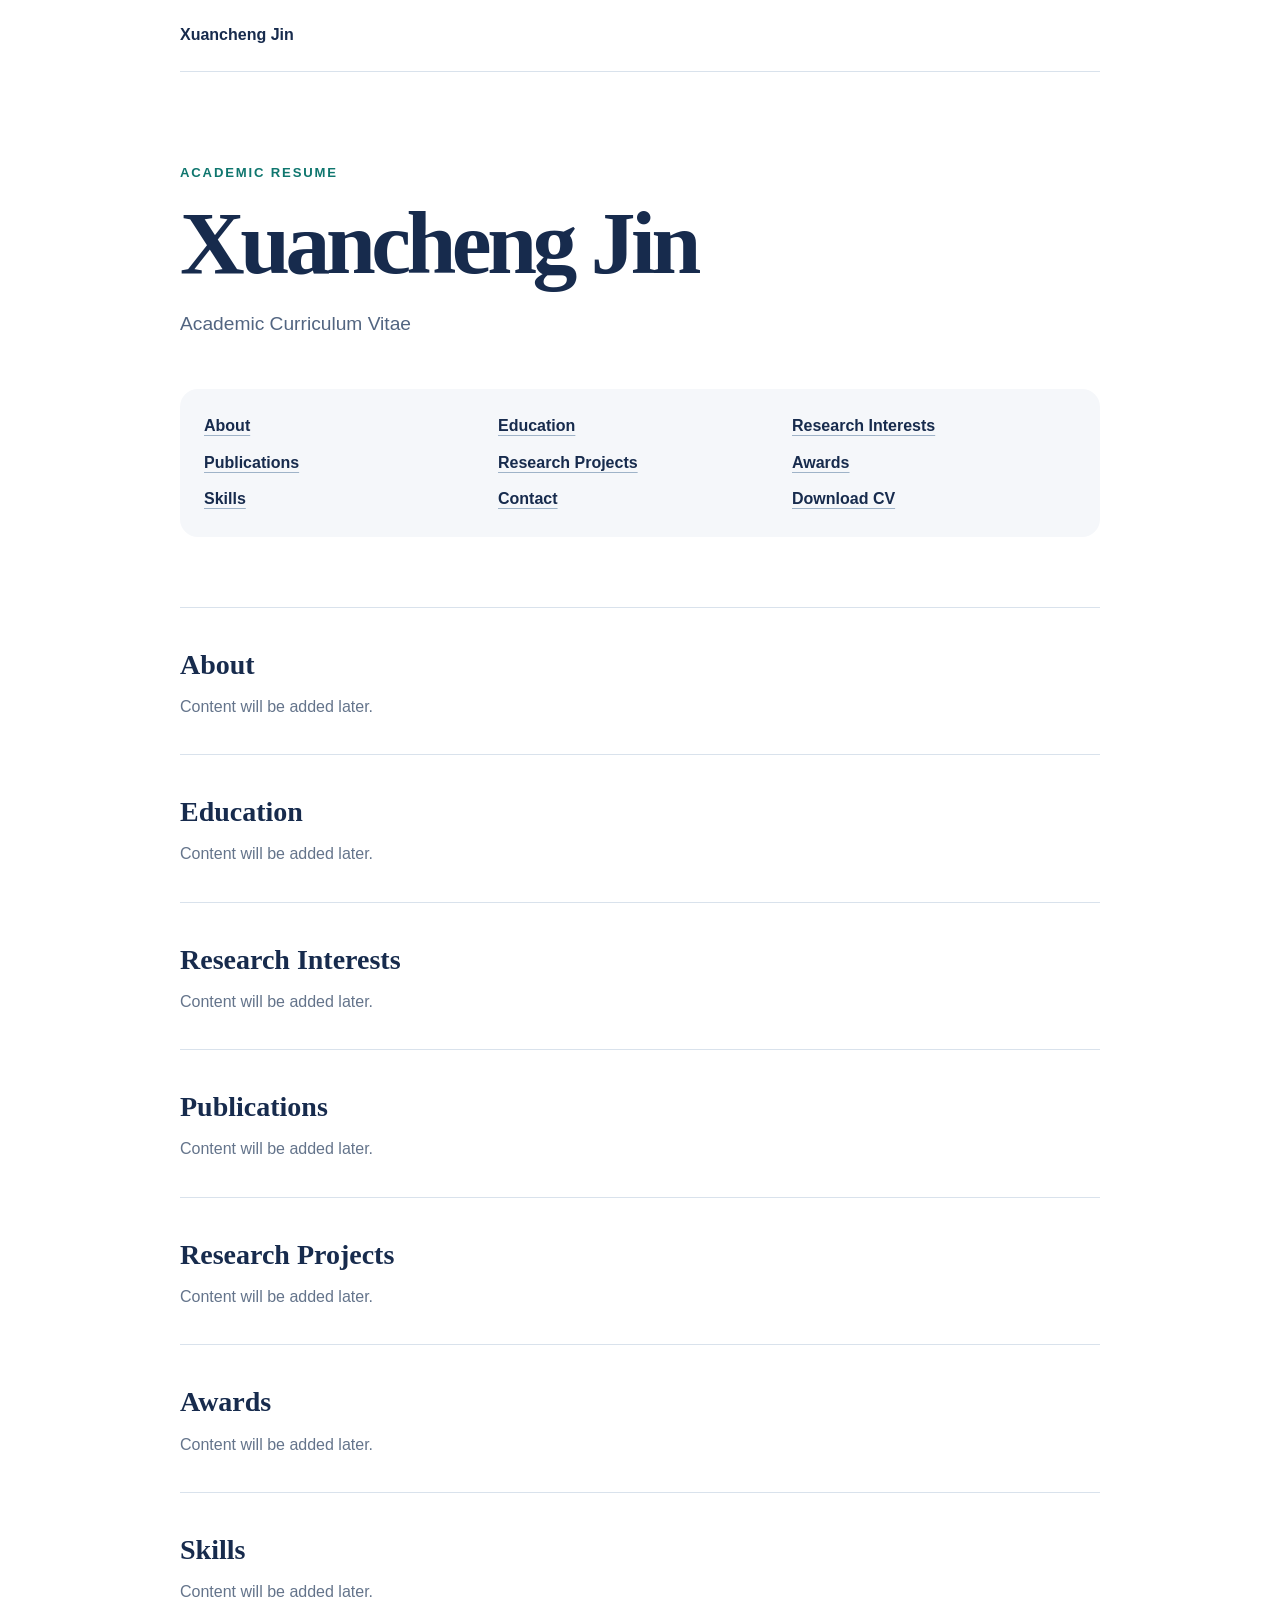
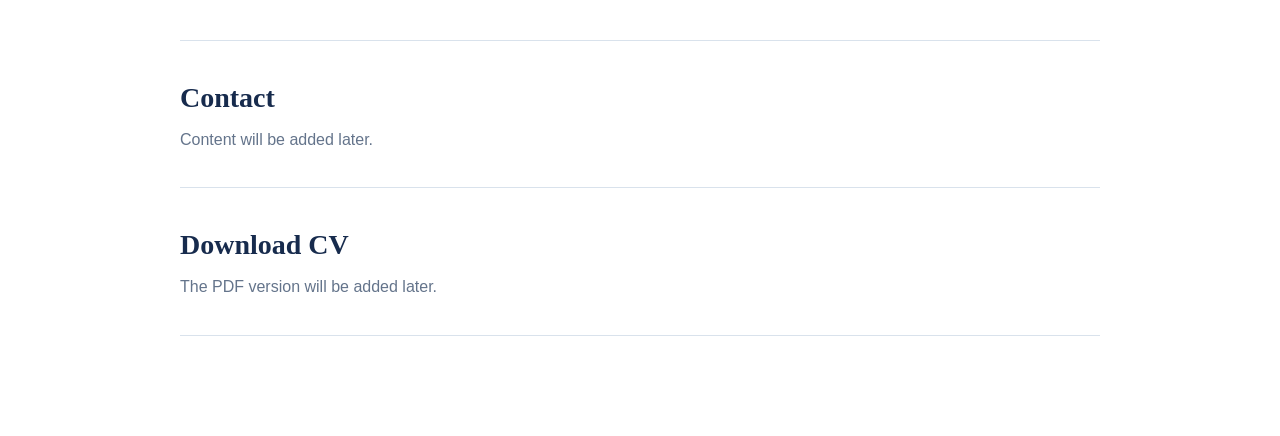
==== resume/index.html @ 159c4616 "Initialize personal website with resume section" ====
<!doctype html>
<html lang="en">
  <head>
    <meta charset="UTF-8" />
    <meta name="viewport" content="width=device-width, initial-scale=1" />
    <meta name="description" content="Academic curriculum vitae of Xuancheng Jin." />
    <title>Xuancheng Jin | Academic Curriculum Vitae</title>
    <link
      rel="icon"
      type="image/svg+xml"
      href="data:image/svg+xml,%3Csvg xmlns='http://www.w3.org/2000/svg' viewBox='0 0 64 64'%3E%3Crect width='64' height='64' rx='14' fill='%23172b4d'/%3E%3Cpath d='M18 18h28v8H35v21h-8V26h-9z' fill='%23ffffff'/%3E%3C/svg%3E"
    />
    <link rel="stylesheet" href="./css/style.css" />
    <script src="./js/main.js" defer></script>
  </head>
  <body>
    <header class="site-header">
      <a href="../" aria-label="Back to personal website">Xuancheng Jin</a>
    </header>

    <main>
      <section class="intro-section">
        <p class="eyebrow">Academic Resume</p>
        <h1>Xuancheng Jin</h1>
        <p>Academic Curriculum Vitae</p>
      </section>

      <nav class="section-list" aria-label="Curriculum vitae sections">
        <a href="#about">About</a>
        <a href="#education">Education</a>
        <a href="#research-interests">Research Interests</a>
        <a href="#publications">Publications</a>
        <a href="#research-projects">Research Projects</a>
        <a href="#awards">Awards</a>
        <a href="#skills">Skills</a>
        <a href="#contact">Contact</a>
        <a href="#download-cv">Download CV</a>
      </nav>

      <div class="placeholder-sections">
        <section id="about"><h2>About</h2><p>Content will be added later.</p></section>
        <section id="education"><h2>Education</h2><p>Content will be added later.</p></section>
        <section id="research-interests"><h2>Research Interests</h2><p>Content will be added later.</p></section>
        <section id="publications"><h2>Publications</h2><p>Content will be added later.</p></section>
        <section id="research-projects"><h2>Research Projects</h2><p>Content will be added later.</p></section>
        <section id="awards"><h2>Awards</h2><p>Content will be added later.</p></section>
        <section id="skills"><h2>Skills</h2><p>Content will be added later.</p></section>
        <section id="contact"><h2>Contact</h2><p>Content will be added later.</p></section>
        <section id="download-cv"><h2>Download CV</h2><p>The PDF version will be added later.</p></section>
      </div>
    </main>
  </body>
</html>
---- resume/css/style.css ----
:root {
  color-scheme: light;
  font-family: Inter, "Segoe UI", Arial, sans-serif;
  color: #172b4d;
  background: #ffffff;
  scroll-behavior: smooth;
}

* {
  box-sizing: border-box;
}

body {
  margin: 0;
  font-size: 1rem;
  line-height: 1.65;
}

.site-header,
main {
  width: min(920px, calc(100% - 40px));
  margin-inline: auto;
}

.site-header {
  min-height: 72px;
  display: flex;
  align-items: center;
  border-bottom: 1px solid #d9e2ec;
}

.site-header a {
  color: inherit;
  font-weight: 700;
  text-decoration: none;
}

.intro-section {
  padding: 90px 0 50px;
}

.eyebrow {
  margin: 0 0 12px;
  color: #0f766e;
  font-size: 0.82rem;
  font-weight: 700;
  letter-spacing: 0.14em;
  text-transform: uppercase;
}

h1 {
  margin: 0;
  font-family: Georgia, "Times New Roman", serif;
  font-size: clamp(2.8rem, 9vw, 5.6rem);
  line-height: 1.05;
  letter-spacing: -0.05em;
}

.intro-section > p:last-child {
  margin: 18px 0 0;
  color: #526581;
  font-size: 1.2rem;
}

.section-list {
  display: grid;
  grid-template-columns: repeat(3, minmax(0, 1fr));
  gap: 10px;
  padding: 24px;
  border-radius: 18px;
  background: #f5f7fa;
}

.section-list a {
  color: #172b4d;
  font-weight: 650;
  text-decoration-color: #9fb3c8;
  text-underline-offset: 4px;
}

.placeholder-sections {
  padding: 70px 0 100px;
}

.placeholder-sections section {
  padding: 34px 0;
  border-top: 1px solid #d9e2ec;
  scroll-margin-top: 24px;
}

.placeholder-sections section:last-child {
  border-bottom: 1px solid #d9e2ec;
}

h2 {
  margin: 0 0 6px;
  font-family: Georgia, "Times New Roman", serif;
  font-size: 1.75rem;
}

.placeholder-sections p {
  margin: 0;
  color: #64748b;
}

a:focus-visible {
  outline: 3px solid #f59e0b;
  outline-offset: 4px;
}

@media (max-width: 640px) {
  .intro-section {
    padding-top: 64px;
  }

  .section-list {
    grid-template-columns: 1fr 1fr;
    padding: 20px;
  }
}
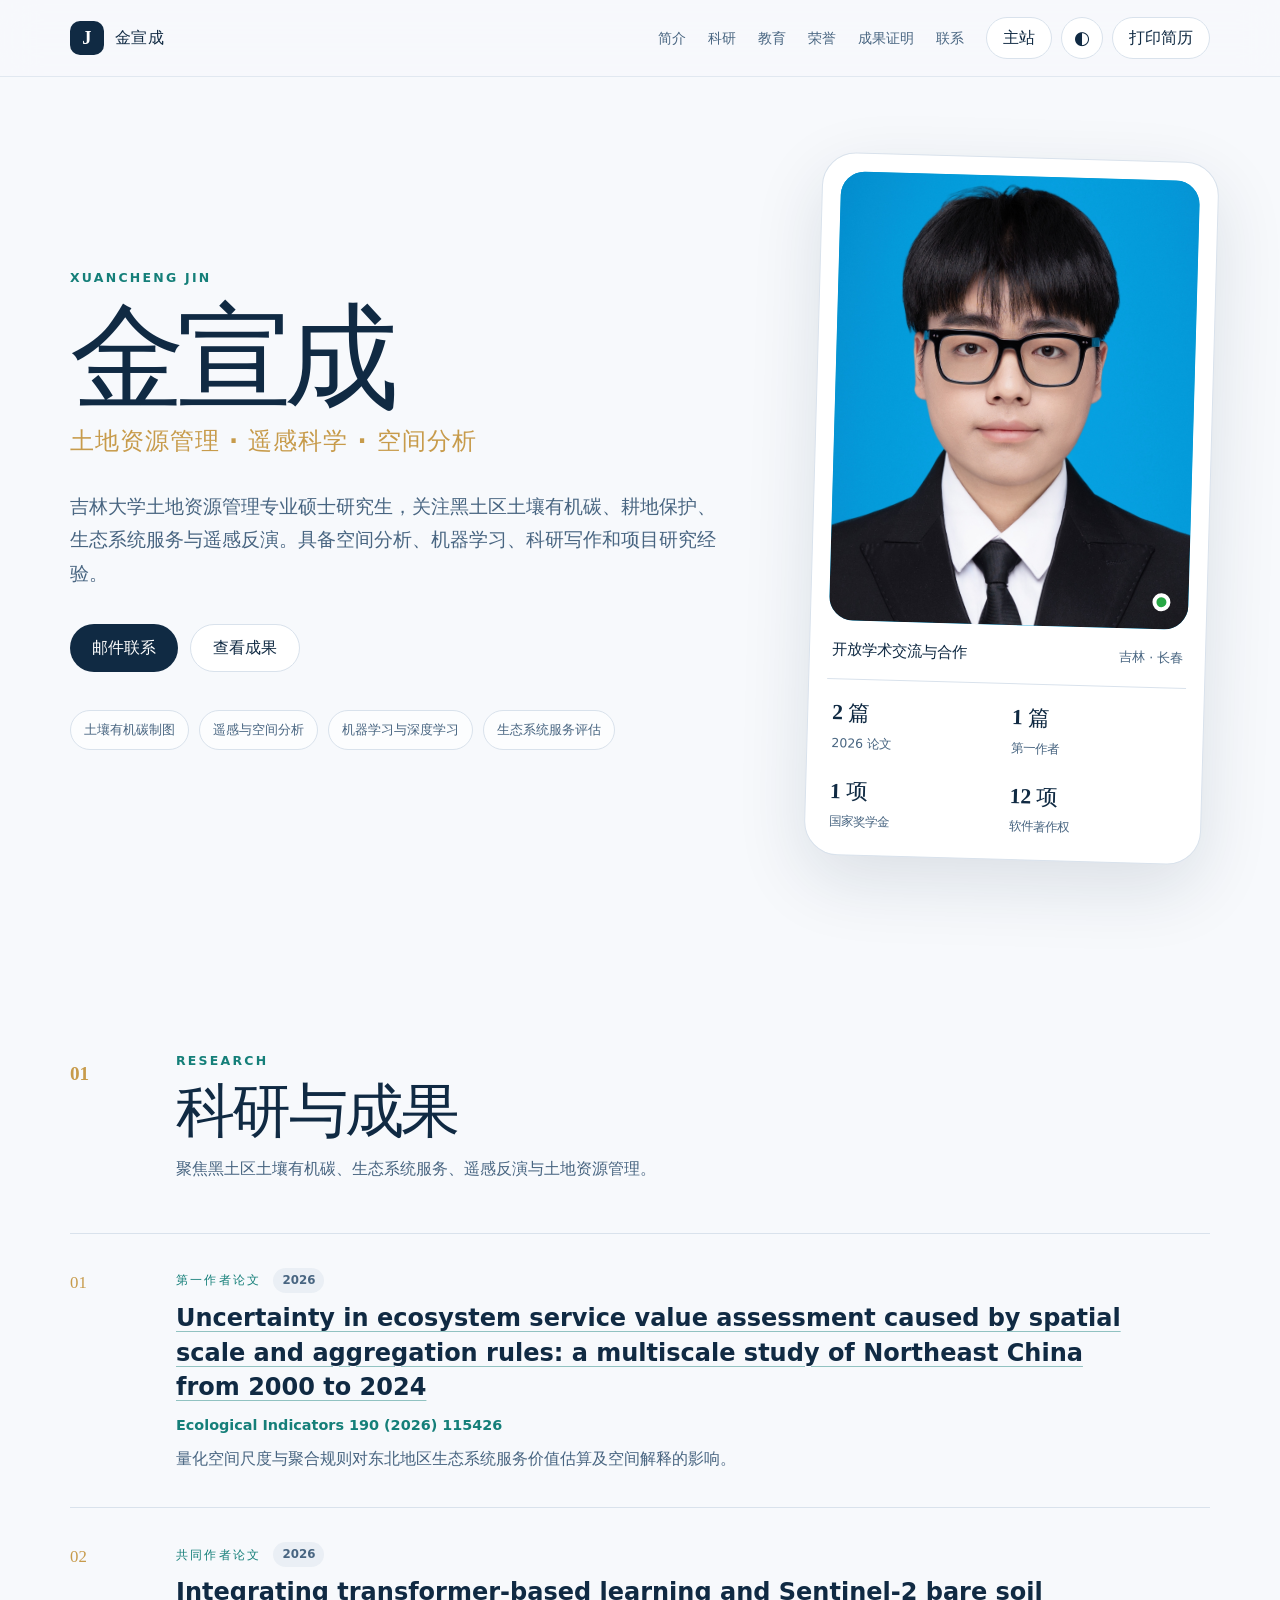
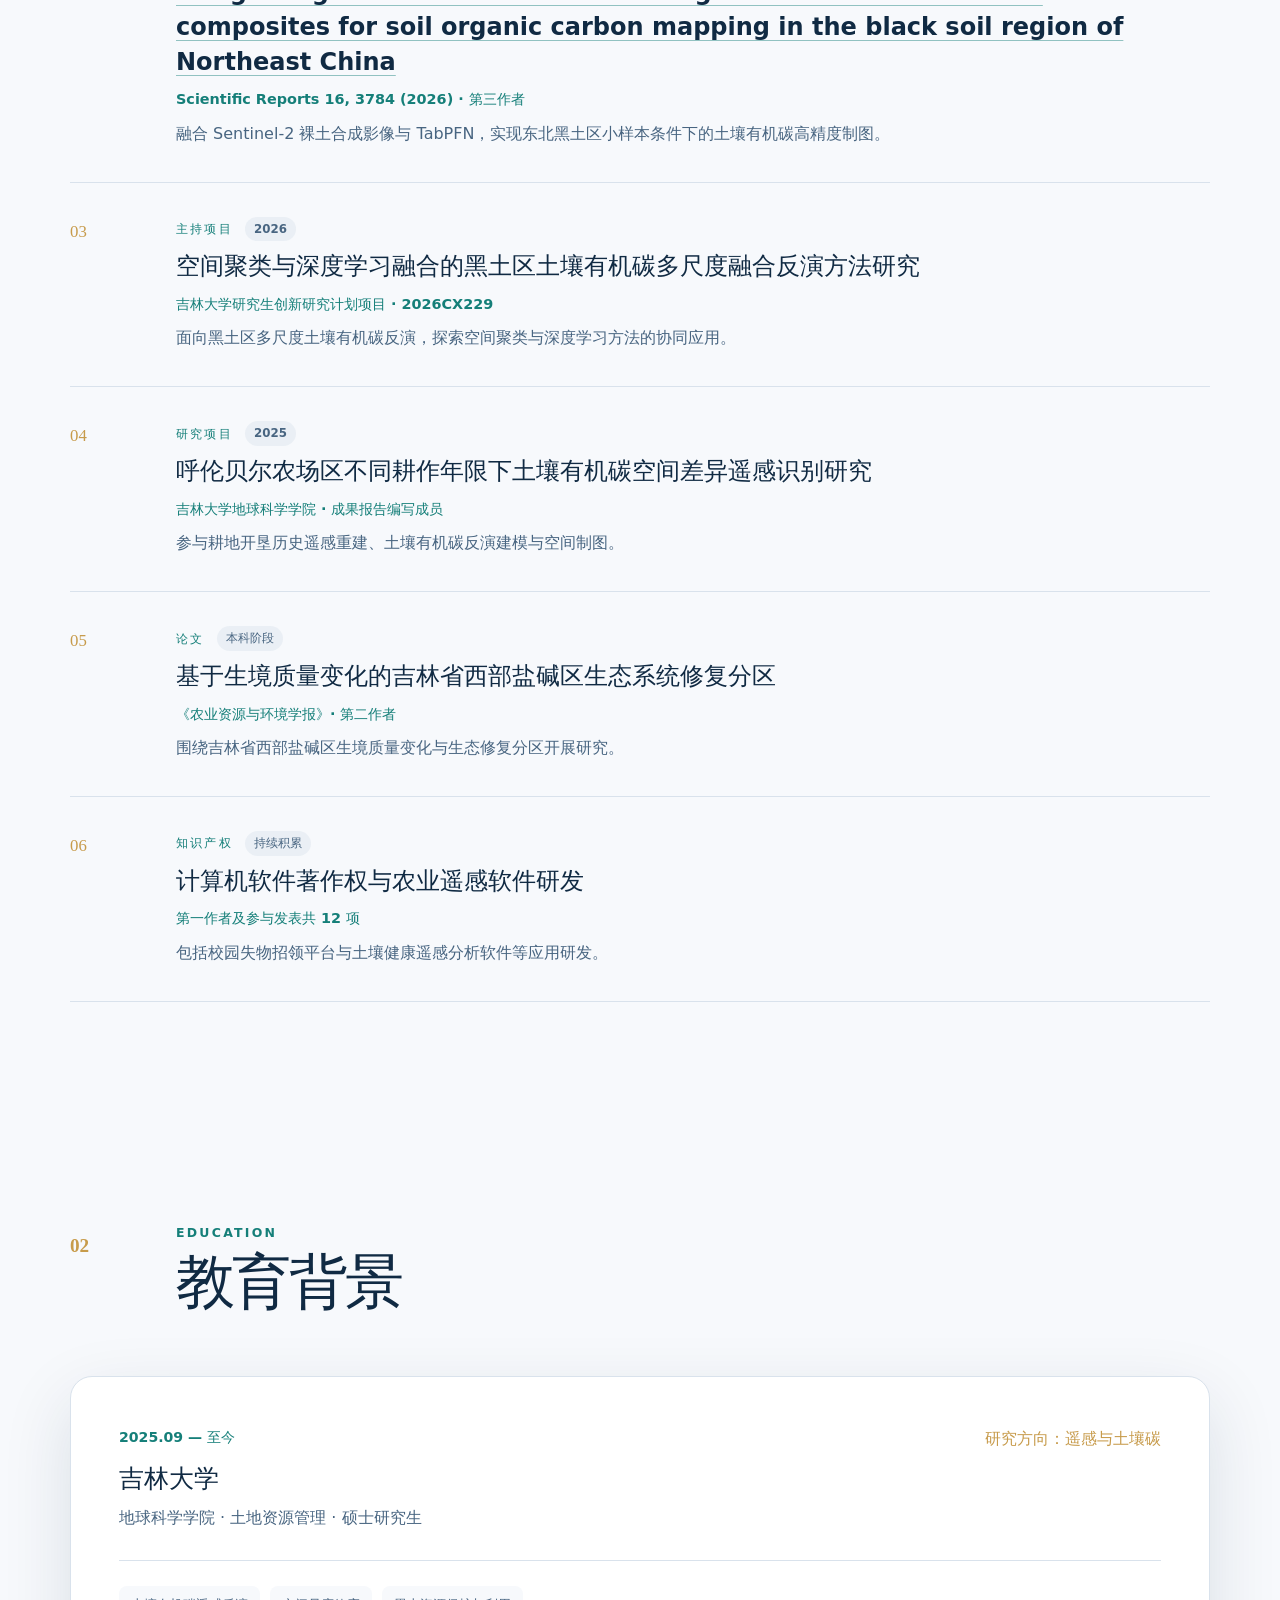
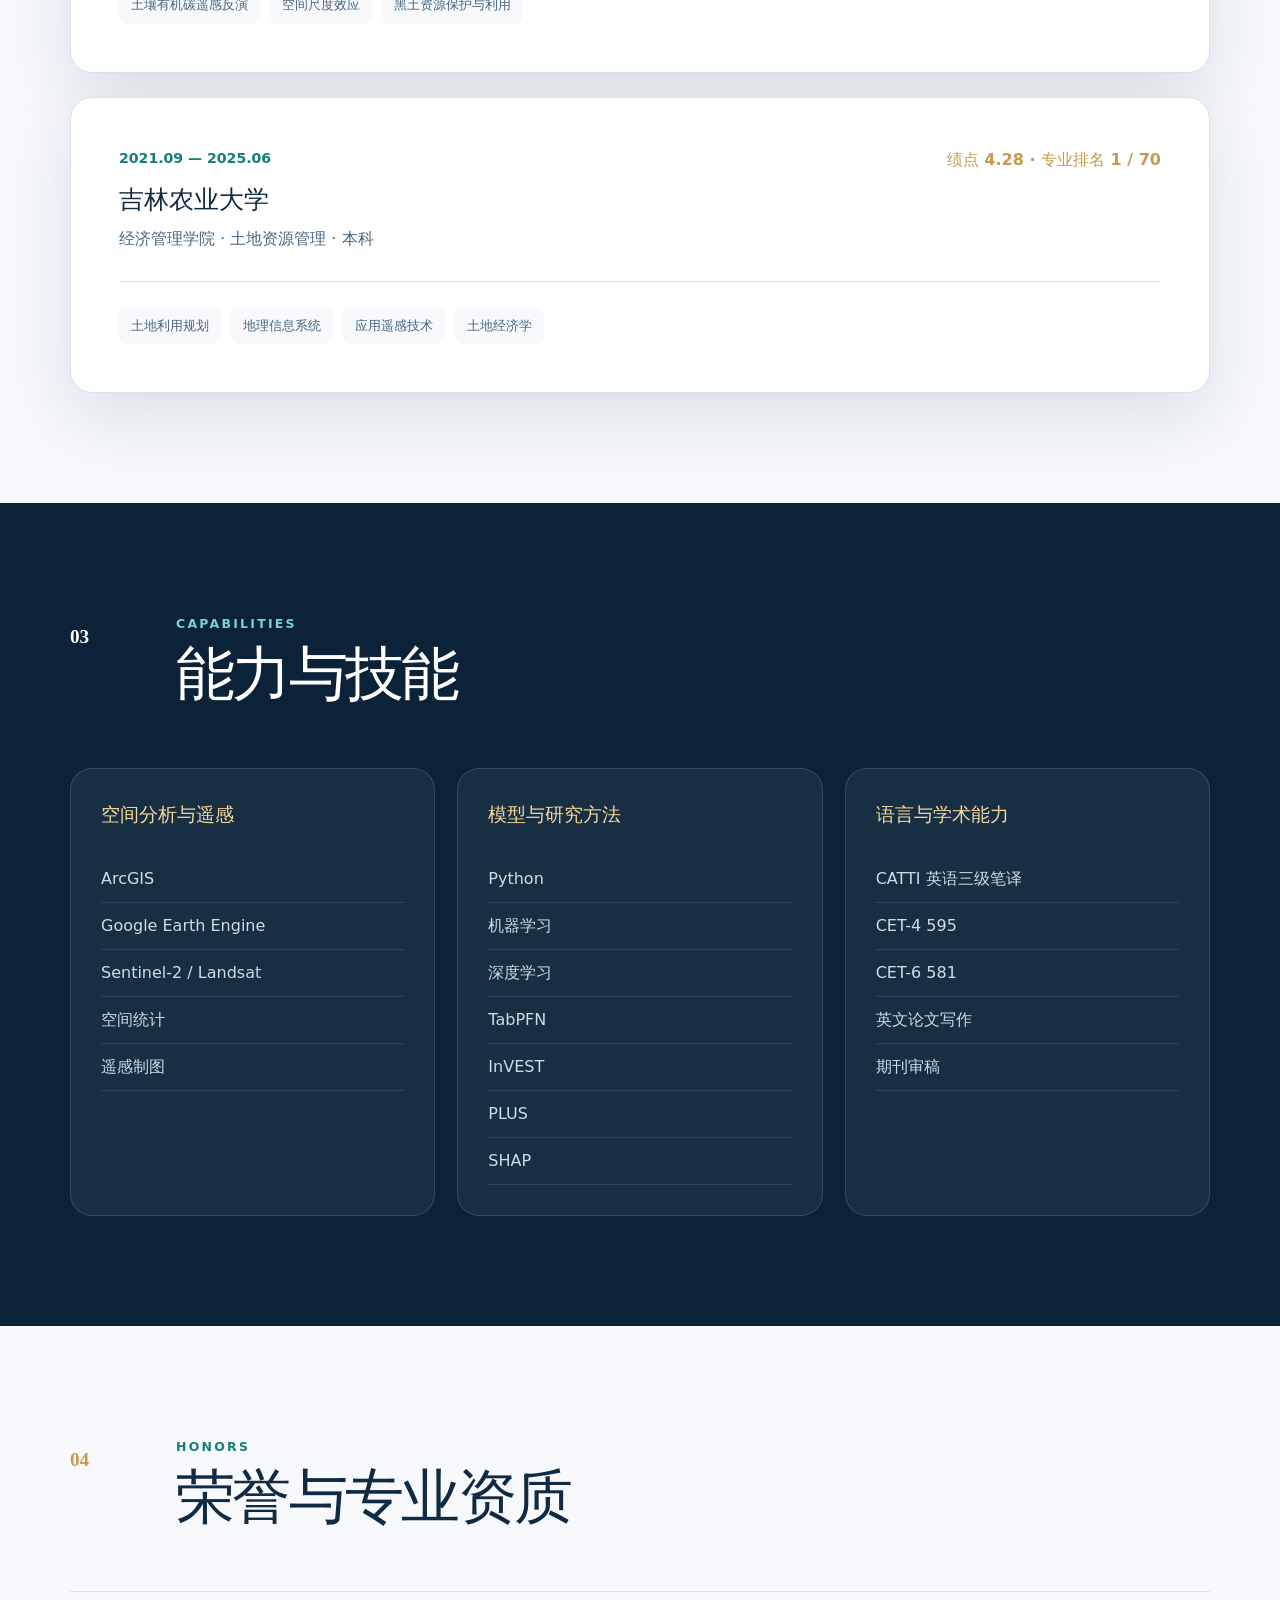
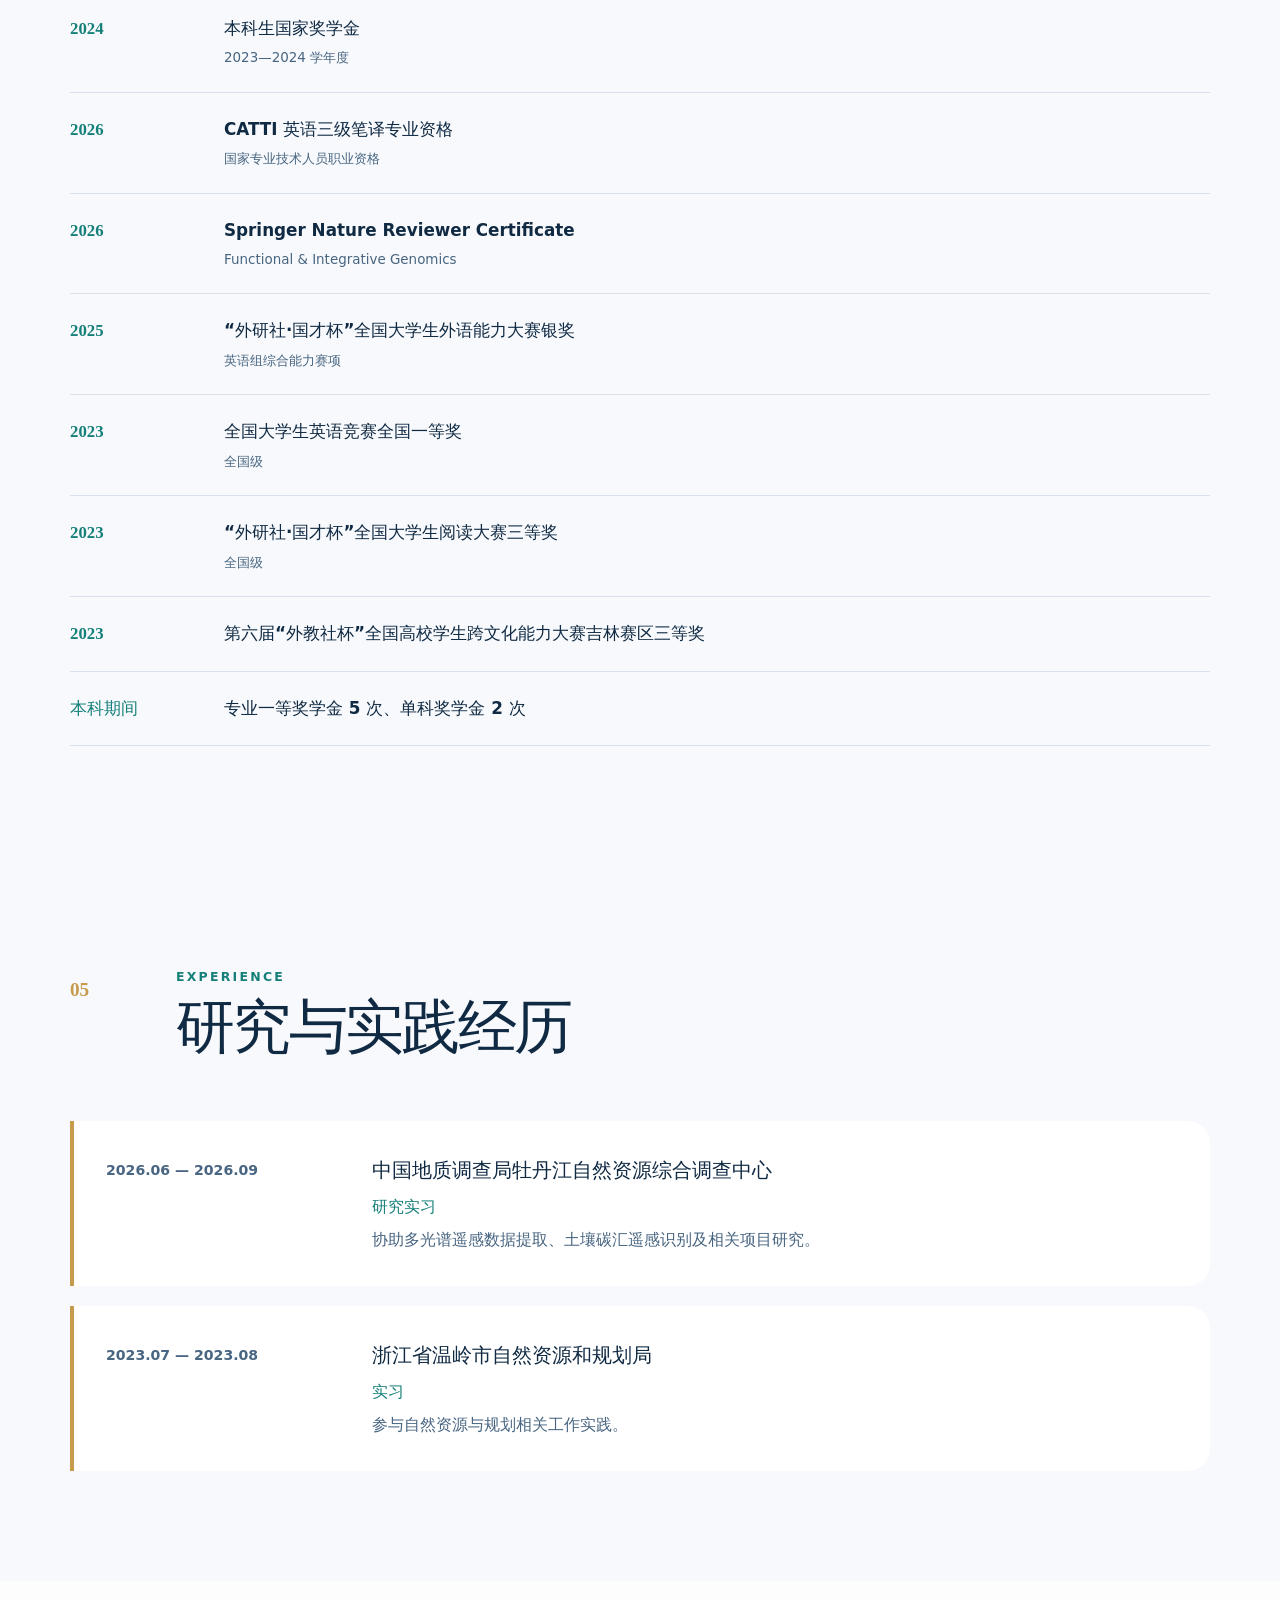
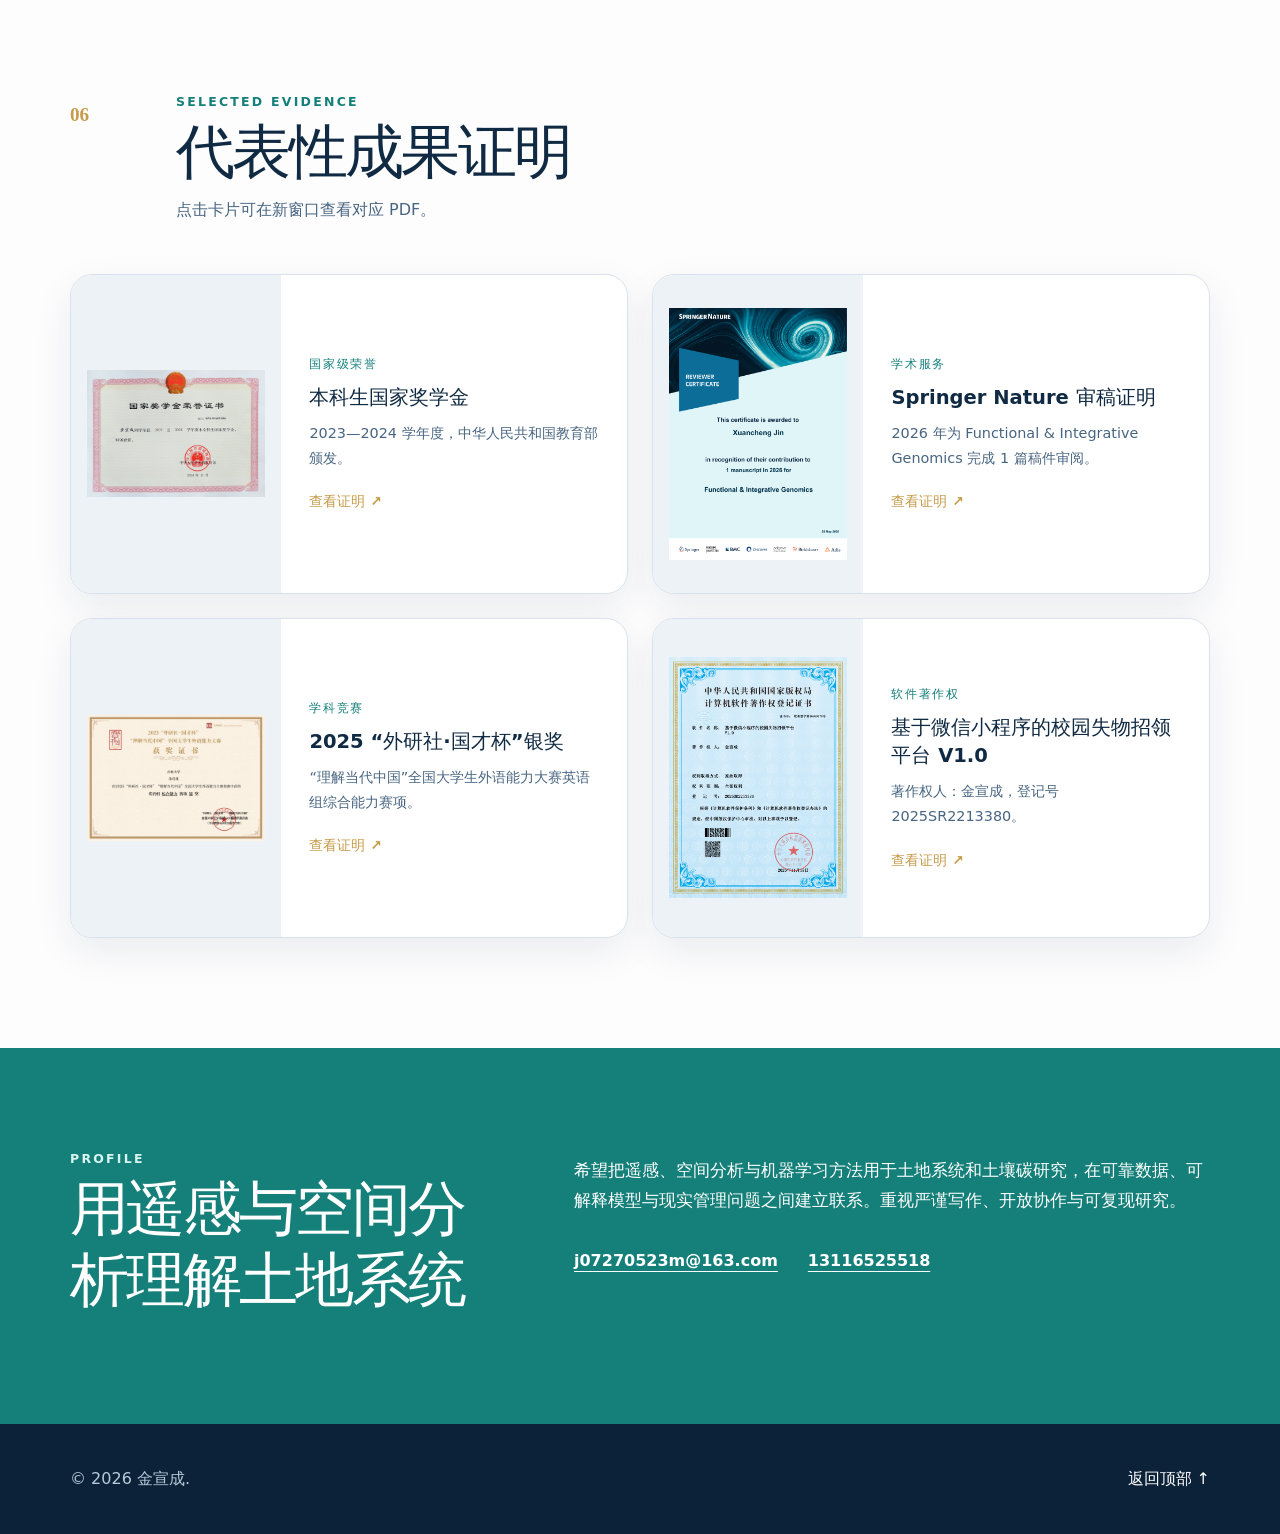
==== commit 32877715: "Build academic resume with research achievements" ====
--- a/resume/index.html
+++ b/resume/index.html
@@ -1,53 +1,33 @@
 <!doctype html>
-<html lang="en">
+<html lang="zh-CN">
   <head>
     <meta charset="UTF-8" />
     <meta name="viewport" content="width=device-width, initial-scale=1" />
-    <meta name="description" content="Academic curriculum vitae of Xuancheng Jin." />
-    <title>Xuancheng Jin | Academic Curriculum Vitae</title>
-    <link
-      rel="icon"
-      type="image/svg+xml"
-      href="data:image/svg+xml,%3Csvg xmlns='http://www.w3.org/2000/svg' viewBox='0 0 64 64'%3E%3Crect width='64' height='64' rx='14' fill='%23172b4d'/%3E%3Cpath d='M18 18h28v8H35v21h-8V26h-9z' fill='%23ffffff'/%3E%3C/svg%3E"
-    />
+    <meta name="theme-color" content="#102a43" />
+    <meta name="description" content="金宣成的个人学术简历与科研成果主页，聚焦土地资源管理、土壤有机碳、遥感反演与生态系统服务。" />
+    <title>金宣成｜学术简历</title>
+    <link rel="icon" type="image/svg+xml" href="data:image/svg+xml,%3Csvg xmlns='http://www.w3.org/2000/svg' viewBox='0 0 64 64'%3E%3Crect width='64' height='64' rx='14' fill='%23102a43'/%3E%3Cpath d='M18 19h28v7H34v19h-7V26h-9z' fill='%23d8b36a'/%3E%3Ccircle cx='45' cy='43' r='6' fill='%232d9c95'/%3E%3C/svg%3E" />
     <link rel="stylesheet" href="./css/style.css" />
+    <script src="./js/resume-data.js" defer></script>
     <script src="./js/main.js" defer></script>
   </head>
   <body>
-    <header class="site-header">
-      <a href="../" aria-label="Back to personal website">Xuancheng Jin</a>
+    <a class="skip-link" href="#main">跳转到主要内容</a>
+    <header class="site-header" id="top">
+      <div class="header-inner">
+        <a class="brand" href="#top" aria-label="返回页面顶部"><span class="brand-mark" aria-hidden="true">J</span><span class="brand-name">金宣成</span></a>
+        <nav class="desktop-nav" aria-label="主要导航">
+          <a href="#about">简介</a><a href="#research">科研</a><a href="#education">教育</a><a href="#honors">荣誉</a><a href="#evidence">成果证明</a><a href="#contact">联系</a>
+        </nav>
+        <div class="header-actions">
+          <a class="home-button" href="../">主站</a>
+          <button class="icon-button" id="theme-toggle" type="button" aria-label="切换深浅色模式"><span aria-hidden="true">◐</span></button>
+          <button class="print-button" id="print-button" type="button">打印简历</button>
+        </div>
+      </div>
     </header>
-
-    <main>
-      <section class="intro-section">
-        <p class="eyebrow">Academic Resume</p>
-        <h1>Xuancheng Jin</h1>
-        <p>Academic Curriculum Vitae</p>
-      </section>
-
-      <nav class="section-list" aria-label="Curriculum vitae sections">
-        <a href="#about">About</a>
-        <a href="#education">Education</a>
-        <a href="#research-interests">Research Interests</a>
-        <a href="#publications">Publications</a>
-        <a href="#research-projects">Research Projects</a>
-        <a href="#awards">Awards</a>
-        <a href="#skills">Skills</a>
-        <a href="#contact">Contact</a>
-        <a href="#download-cv">Download CV</a>
-      </nav>
-
-      <div class="placeholder-sections">
-        <section id="about"><h2>About</h2><p>Content will be added later.</p></section>
-        <section id="education"><h2>Education</h2><p>Content will be added later.</p></section>
-        <section id="research-interests"><h2>Research Interests</h2><p>Content will be added later.</p></section>
-        <section id="publications"><h2>Publications</h2><p>Content will be added later.</p></section>
-        <section id="research-projects"><h2>Research Projects</h2><p>Content will be added later.</p></section>
-        <section id="awards"><h2>Awards</h2><p>Content will be added later.</p></section>
-        <section id="skills"><h2>Skills</h2><p>Content will be added later.</p></section>
-        <section id="contact"><h2>Contact</h2><p>Content will be added later.</p></section>
-        <section id="download-cv"><h2>Download CV</h2><p>The PDF version will be added later.</p></section>
-      </div>
-    </main>
+    <main id="main"></main>
+    <footer class="site-footer"><div class="footer-inner"><p id="footer-copy"></p><a href="#top">返回顶部 ↑</a></div></footer>
+    <noscript><p class="noscript">请启用 JavaScript 以查看完整简历内容。</p></noscript>
   </body>
 </html>
--- a/resume/css/style.css
+++ b/resume/css/style.css
@@ -1,120 +1,186 @@
 :root {
   color-scheme: light;
-  font-family: Inter, "Segoe UI", Arial, sans-serif;
-  color: #172b4d;
-  background: #ffffff;
+  --ink: #102a43;
+  --ink-soft: #486581;
+  --paper: #f7f9fc;
+  --surface: #ffffff;
+  --line: #d9e2ec;
+  --gold: #c79b4b;
+  --teal: #157f79;
+  --teal-bright: #2d9c95;
+  --deep: #0b2239;
+  --shadow: 0 24px 70px rgba(16, 42, 67, 0.12);
+  --radius: 22px;
+  --shell: min(1140px, calc(100% - 40px));
+  font-family: Inter, "Noto Sans SC", "Microsoft YaHei", "PingFang SC", system-ui, sans-serif;
+  font-synthesis: none;
   scroll-behavior: smooth;
 }
 
-* {
-  box-sizing: border-box;
+:root[data-theme="dark"] {
+  color-scheme: dark;
+  --ink: #ecf4fa;
+  --ink-soft: #a9bfd0;
+  --paper: #081a2b;
+  --surface: #102a43;
+  --line: #29465f;
+  --gold: #ddb86f;
+  --teal: #58bdb3;
+  --teal-bright: #66d0c5;
+  --deep: #061420;
+  --shadow: 0 24px 70px rgba(0, 0, 0, 0.28);
 }
 
-body {
-  margin: 0;
-  font-size: 1rem;
-  line-height: 1.65;
+* { box-sizing: border-box; }
+body { margin: 0; color: var(--ink); background: var(--paper); font-size: 1rem; line-height: 1.75; text-rendering: optimizeLegibility; }
+a { color: inherit; }
+button, a { -webkit-tap-highlight-color: transparent; }
+button:focus-visible, a:focus-visible { outline: 3px solid var(--gold); outline-offset: 4px; }
+.skip-link { position: fixed; left: 16px; top: -80px; z-index: 999; padding: 10px 16px; border-radius: 8px; color: white; background: var(--deep); transition: top .2s ease; }
+.skip-link:focus { top: 16px; }
+.section-shell { width: var(--shell); margin-inline: auto; }
+
+.site-header { position: sticky; top: 0; z-index: 100; border-bottom: 1px solid color-mix(in srgb, var(--line) 72%, transparent); background: color-mix(in srgb, var(--paper) 86%, transparent); backdrop-filter: blur(18px); }
+.header-inner { width: var(--shell); min-height: 76px; margin-inline: auto; display: flex; align-items: center; gap: 22px; }
+.brand { display: inline-flex; align-items: center; gap: 11px; text-decoration: none; font-weight: 750; letter-spacing: .02em; }
+.brand-mark { width: 34px; height: 34px; display: grid; place-items: center; border-radius: 10px; color: white; background: var(--ink); font-family: Georgia, serif; font-size: 1.15rem; }
+.desktop-nav { display: flex; align-items: center; gap: 22px; margin-left: auto; }
+.desktop-nav a { color: var(--ink-soft); text-decoration: none; font-size: .88rem; font-weight: 650; }
+.desktop-nav a:hover { color: var(--teal); }
+.header-actions { display: flex; align-items: center; gap: 9px; }
+.icon-button, .print-button, .home-button { border: 1px solid var(--line); color: var(--ink); background: var(--surface); cursor: pointer; font: inherit; font-weight: 700; }
+.icon-button { width: 42px; height: 42px; border-radius: 50%; font-size: 1.15rem; }
+.print-button, .home-button { min-height: 42px; display: inline-flex; align-items: center; padding: 0 16px; border-radius: 99px; text-decoration: none; }
+
+.hero { min-height: calc(100vh - 76px); display: grid; grid-template-columns: minmax(0, 1.15fr) minmax(330px, .7fr); align-items: center; gap: clamp(50px, 7vw, 110px); padding-block: 80px; scroll-margin-top: 76px; }
+.kicker, .eyebrow { margin: 0; color: var(--teal); font-size: .78rem; font-weight: 800; letter-spacing: .18em; text-transform: uppercase; }
+.hero h1 { margin: 10px 0 2px; font-family: "Noto Serif SC", "Songti SC", SimSun, serif; font-size: clamp(4rem, 9vw, 7.5rem); font-weight: 750; line-height: 1.03; letter-spacing: -.07em; }
+.role { margin: 0; color: var(--gold); font-size: clamp(1.15rem, 2vw, 1.5rem); font-weight: 750; letter-spacing: .04em; }
+.intro { max-width: 700px; margin: 28px 0 0; color: var(--ink-soft); font-size: clamp(1.05rem, 1.6vw, 1.2rem); }
+.contact-row { display: flex; flex-wrap: wrap; gap: 12px; margin-top: 34px; }
+.primary-button, .secondary-button { min-height: 48px; display: inline-flex; align-items: center; justify-content: center; padding: 0 22px; border-radius: 99px; text-decoration: none; font-weight: 750; }
+.primary-button { color: white; background: var(--ink); }
+.secondary-button { border: 1px solid var(--line); background: var(--surface); }
+.highlight-list { display: flex; flex-wrap: wrap; gap: 10px; margin: 38px 0 0; padding: 0; list-style: none; }
+.highlight-list li { padding: 7px 13px; border: 1px solid var(--line); border-radius: 99px; color: var(--ink-soft); background: color-mix(in srgb, var(--surface) 70%, transparent); font-size: .84rem; }
+.profile-panel { padding: 18px; border: 1px solid var(--line); border-radius: 34px; background: var(--surface); box-shadow: var(--shadow); transform: rotate(1.6deg); }
+.portrait-wrap { position: relative; overflow: hidden; aspect-ratio: 4 / 5; border-radius: 24px; background: #079bd3; }
+.portrait-wrap img { width: 100%; height: 100%; display: block; object-fit: cover; object-position: center 34%; }
+.status-dot { position: absolute; right: 18px; bottom: 18px; width: 18px; height: 18px; border: 4px solid white; border-radius: 50%; background: #28a745; }
+.profile-caption { display: flex; align-items: center; justify-content: space-between; gap: 18px; padding: 16px 4px 15px; }
+.profile-caption strong { font-size: .95rem; }
+.profile-caption span { color: var(--ink-soft); font-size: .82rem; }
+.facts-grid { display: grid; grid-template-columns: repeat(2, 1fr); border-top: 1px solid var(--line); }
+.fact { display: flex; flex-direction: column; padding: 15px 6px 4px; }
+.fact strong { font-family: Georgia, serif; font-size: 1.35rem; }
+.fact span { color: var(--ink-soft); font-size: .78rem; }
+
+.section { padding-block: 110px; scroll-margin-top: 76px; }
+.section-heading { display: grid; grid-template-columns: 80px 1fr; gap: 26px; margin-bottom: 50px; }
+.section-heading h2, .about-band h2 { margin: 4px 0 8px; font-family: "Noto Serif SC", "Songti SC", SimSun, serif; font-size: clamp(2rem, 5vw, 3.7rem); line-height: 1.2; letter-spacing: -.045em; }
+.section-heading p:last-child { margin: 0; color: var(--ink-soft); }
+.section-number { margin: 7px 0 0; color: var(--gold); font-family: Georgia, serif; font-size: 1.2rem; font-weight: 700; }
+
+.research-list { border-top: 1px solid var(--line); }
+.research-card { display: grid; grid-template-columns: 80px 1fr; gap: 26px; padding: 34px 0; border-bottom: 1px solid var(--line); }
+.research-index { color: var(--gold); font-family: Georgia, serif; font-size: 1.05rem; }
+.research-topline { display: flex; align-items: center; gap: 12px; }
+.year-pill { padding: 2px 9px; border-radius: 99px; color: var(--ink-soft); background: color-mix(in srgb, var(--line) 45%, transparent); font-size: .74rem; font-weight: 700; }
+.research-content h3 { max-width: 960px; margin: 8px 0; font-size: clamp(1.16rem, 2.2vw, 1.5rem); line-height: 1.45; }
+.research-content h3 a { text-decoration-thickness: 1px; text-decoration-color: color-mix(in srgb, var(--teal) 45%, transparent); text-underline-offset: 5px; }
+.research-content p { max-width: 880px; margin: 7px 0 0; color: var(--ink-soft); }
+.research-meta { color: var(--teal) !important; font-size: .9rem; font-weight: 700; }
+
+.education-list { display: grid; gap: 24px; }
+.education-card { padding: clamp(26px, 5vw, 48px); border: 1px solid var(--line); border-radius: var(--radius); background: var(--surface); box-shadow: var(--shadow); }
+.education-topline { display: flex; align-items: flex-start; justify-content: space-between; gap: 28px; }
+.education-period, .experience-period { margin: 0 0 7px; color: var(--teal); font-size: .88rem; font-weight: 750; }
+.education-topline h3 { margin: 0; font-size: 1.55rem; }
+.education-topline p:last-child { margin: 4px 0 0; color: var(--ink-soft); }
+.education-topline > strong { color: var(--gold); text-align: right; }
+.education-details { display: flex; flex-wrap: wrap; gap: 10px; margin: 28px 0 0; padding: 25px 0 0; border-top: 1px solid var(--line); list-style: none; }
+.education-details li { padding: 7px 12px; border-radius: 8px; color: var(--ink-soft); background: var(--paper); font-size: .84rem; }
+
+.skills-section { color: white; background: var(--deep); }
+.section-heading.light h2, .section-heading.light .section-number { color: white; }
+.section-heading.light .eyebrow { color: #77d4cb; }
+.skills-grid { display: grid; grid-template-columns: repeat(3, 1fr); gap: 22px; }
+.skill-group { min-height: 310px; padding: 30px; border: 1px solid rgba(255,255,255,.14); border-radius: var(--radius); background: rgba(255,255,255,.055); }
+.skill-group h3 { margin: 0 0 24px; color: #f5d99e; font-size: 1.16rem; }
+.skill-group ul { margin: 0; padding: 0; list-style: none; }
+.skill-group li { padding: 9px 0; border-bottom: 1px solid rgba(255,255,255,.1); color: #cedce8; }
+
+.honors-list { margin: 0; padding: 0; list-style: none; }
+.honor-item { display: grid; grid-template-columns: 130px 1fr; gap: 24px; padding: 22px 0; border-top: 1px solid var(--line); font-size: 1.05rem; }
+.honor-item:last-child { border-bottom: 1px solid var(--line); }
+.honor-year { color: var(--teal); font-family: Georgia, serif; font-weight: 700; }
+.honor-item strong { display: block; }
+.honor-item small { display: block; margin-top: 3px; color: var(--ink-soft); font-size: .84rem; }
+.experience-list { display: grid; gap: 20px; }
+.experience-item { display: grid; grid-template-columns: 230px 1fr; gap: 36px; padding: 32px; border-left: 4px solid var(--gold); border-radius: 0 var(--radius) var(--radius) 0; background: var(--surface); }
+.experience-item h3 { margin: 0; font-size: 1.25rem; }
+.experience-item p { margin: 5px 0 0; color: var(--ink-soft); }
+.experience-role { color: var(--teal) !important; font-weight: 700; }
+
+.evidence-section { background: color-mix(in srgb, var(--surface) 72%, var(--paper)); }
+.evidence-grid { display: grid; grid-template-columns: repeat(2, minmax(0, 1fr)); gap: 24px; }
+.evidence-card { overflow: hidden; display: grid; grid-template-columns: minmax(160px, .7fr) 1.15fr; min-height: 320px; border: 1px solid var(--line); border-radius: var(--radius); background: var(--surface); text-decoration: none; box-shadow: 0 14px 38px rgba(16,42,67,.08); transition: transform .2s ease, box-shadow .2s ease; }
+.evidence-card:hover { transform: translateY(-4px); box-shadow: var(--shadow); }
+.evidence-image-wrap { min-height: 100%; padding: 16px; background: #edf2f7; }
+.evidence-image-wrap img { width: 100%; height: 100%; display: block; object-fit: contain; }
+.evidence-copy { display: flex; flex-direction: column; justify-content: center; padding: 28px; }
+.evidence-copy > span { color: var(--teal); font-size: .75rem; font-weight: 800; letter-spacing: .14em; text-transform: uppercase; }
+.evidence-copy h3 { margin: 9px 0; font-size: 1.22rem; line-height: 1.45; }
+.evidence-copy p { margin: 0 0 18px; color: var(--ink-soft); font-size: .9rem; }
+.evidence-copy strong { color: var(--gold); font-size: .86rem; }
+
+.about-band { padding-block: 100px; color: white; background: var(--teal); scroll-margin-top: 76px; }
+.about-grid { display: grid; grid-template-columns: .8fr 1.2fr; gap: 80px; }
+.about-band .eyebrow { color: #d9f4f1; }
+.about-band h2 { max-width: 460px; }
+.about-grid > div:last-child > p { margin: 7px 0 0; font-size: 1.08rem; }
+.contact-details { display: flex; flex-wrap: wrap; gap: 18px 30px; margin-top: 32px; }
+.contact-details a { color: white; font-weight: 750; text-underline-offset: 5px; }
+.site-footer { color: #b8c9d8; background: var(--deep); }
+.footer-inner { width: var(--shell); min-height: 110px; margin-inline: auto; display: flex; align-items: center; justify-content: space-between; gap: 24px; }
+.footer-inner a { color: white; text-decoration: none; }
+.noscript { padding: 20px; text-align: center; }
+.reveal { opacity: 1; }
+
+@media (prefers-reduced-motion: reduce) { :root { scroll-behavior: auto; } }
+@media (max-width: 1040px) { .desktop-nav { display: none; } .header-actions { margin-left: auto; } .evidence-grid { grid-template-columns: 1fr; } }
+@media (max-width: 900px) {
+  .hero { min-height: auto; grid-template-columns: 1fr; padding-block: 64px 80px; }
+  .profile-panel { width: min(100%, 520px); transform: none; }
+  .skills-grid, .about-grid { grid-template-columns: 1fr; }
+  .skill-group { min-height: 0; }
+  .about-grid { gap: 36px; }
 }
-
-.site-header,
-main {
-  width: min(920px, calc(100% - 40px));
-  margin-inline: auto;
+@media (max-width: 620px) {
+  :root { --shell: min(100% - 28px, 1140px); }
+  .header-inner { min-height: 66px; }
+  .brand-name, .print-button, .home-button { display: none; }
+  .hero { gap: 46px; padding-top: 48px; }
+  .hero h1 { font-size: clamp(3.4rem, 20vw, 5.2rem); }
+  .section { padding-block: 80px; }
+  .section-heading, .research-card { grid-template-columns: 44px 1fr; gap: 14px; }
+  .education-topline, .experience-item, .footer-inner { display: block; }
+  .education-topline > strong { display: inline-block; margin-top: 18px; text-align: left; }
+  .honor-item { grid-template-columns: 1fr; gap: 5px; }
+  .experience-item { padding: 24px; }
+  .evidence-card { grid-template-columns: 1fr; }
+  .evidence-image-wrap { height: 260px; }
+  .footer-inner { padding-block: 28px; }
 }
-
-.site-header {
-  min-height: 72px;
-  display: flex;
-  align-items: center;
-  border-bottom: 1px solid #d9e2ec;
+@media print {
+  :root { --paper: white; --surface: white; --ink: #102a43; --ink-soft: #486581; --line: #d9e2ec; }
+  .site-header, .site-footer, .contact-row, .status-dot, .evidence-section { display: none !important; }
+  body { font-size: 10.5pt; }
+  .hero { min-height: auto; grid-template-columns: 1.4fr .6fr; padding-block: 24px 34px; }
+  .hero h1 { font-size: 46pt; }
+  .profile-panel, .education-card { box-shadow: none; }
+  .section, .about-band { padding-block: 30px; }
+  .skills-section, .about-band { color: #102a43; background: white; }
+  .skill-group { min-height: 0; border-color: var(--line); }
+  .skill-group li, .section-heading.light h2, .section-heading.light .section-number, .about-band h2, .about-band p, .about-band a { color: #102a43 !important; }
 }
-
-.site-header a {
-  color: inherit;
-  font-weight: 700;
-  text-decoration: none;
-}
-
-.intro-section {
-  padding: 90px 0 50px;
-}
-
-.eyebrow {
-  margin: 0 0 12px;
-  color: #0f766e;
-  font-size: 0.82rem;
-  font-weight: 700;
-  letter-spacing: 0.14em;
-  text-transform: uppercase;
-}
-
-h1 {
-  margin: 0;
-  font-family: Georgia, "Times New Roman", serif;
-  font-size: clamp(2.8rem, 9vw, 5.6rem);
-  line-height: 1.05;
-  letter-spacing: -0.05em;
-}
-
-.intro-section > p:last-child {
-  margin: 18px 0 0;
-  color: #526581;
-  font-size: 1.2rem;
-}
-
-.section-list {
-  display: grid;
-  grid-template-columns: repeat(3, minmax(0, 1fr));
-  gap: 10px;
-  padding: 24px;
-  border-radius: 18px;
-  background: #f5f7fa;
-}
-
-.section-list a {
-  color: #172b4d;
-  font-weight: 650;
-  text-decoration-color: #9fb3c8;
-  text-underline-offset: 4px;
-}
-
-.placeholder-sections {
-  padding: 70px 0 100px;
-}
-
-.placeholder-sections section {
-  padding: 34px 0;
-  border-top: 1px solid #d9e2ec;
-  scroll-margin-top: 24px;
-}
-
-.placeholder-sections section:last-child {
-  border-bottom: 1px solid #d9e2ec;
-}
-
-h2 {
-  margin: 0 0 6px;
-  font-family: Georgia, "Times New Roman", serif;
-  font-size: 1.75rem;
-}
-
-.placeholder-sections p {
-  margin: 0;
-  color: #64748b;
-}
-
-a:focus-visible {
-  outline: 3px solid #f59e0b;
-  outline-offset: 4px;
-}
-
-@media (max-width: 640px) {
-  .intro-section {
-    padding-top: 64px;
-  }
-
-  .section-list {
-    grid-template-columns: 1fr 1fr;
-    padding: 20px;
-  }
-}
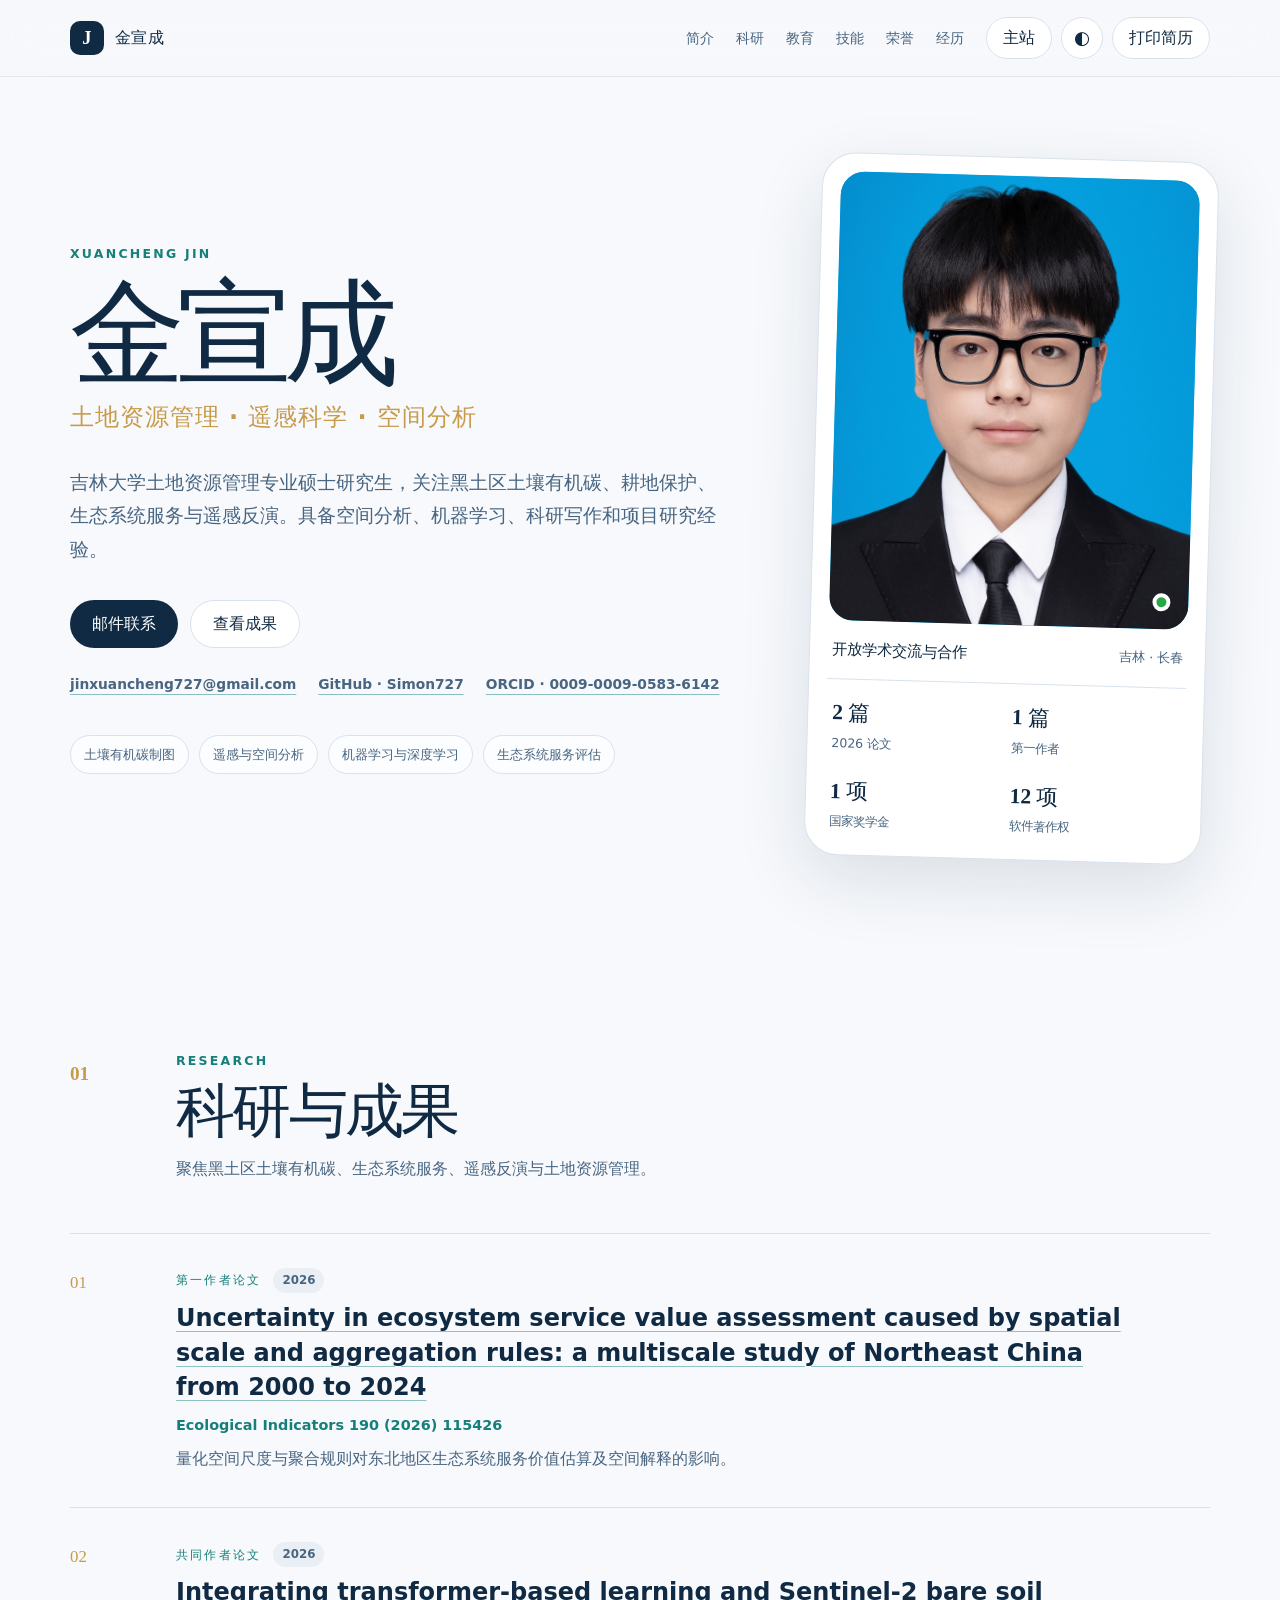
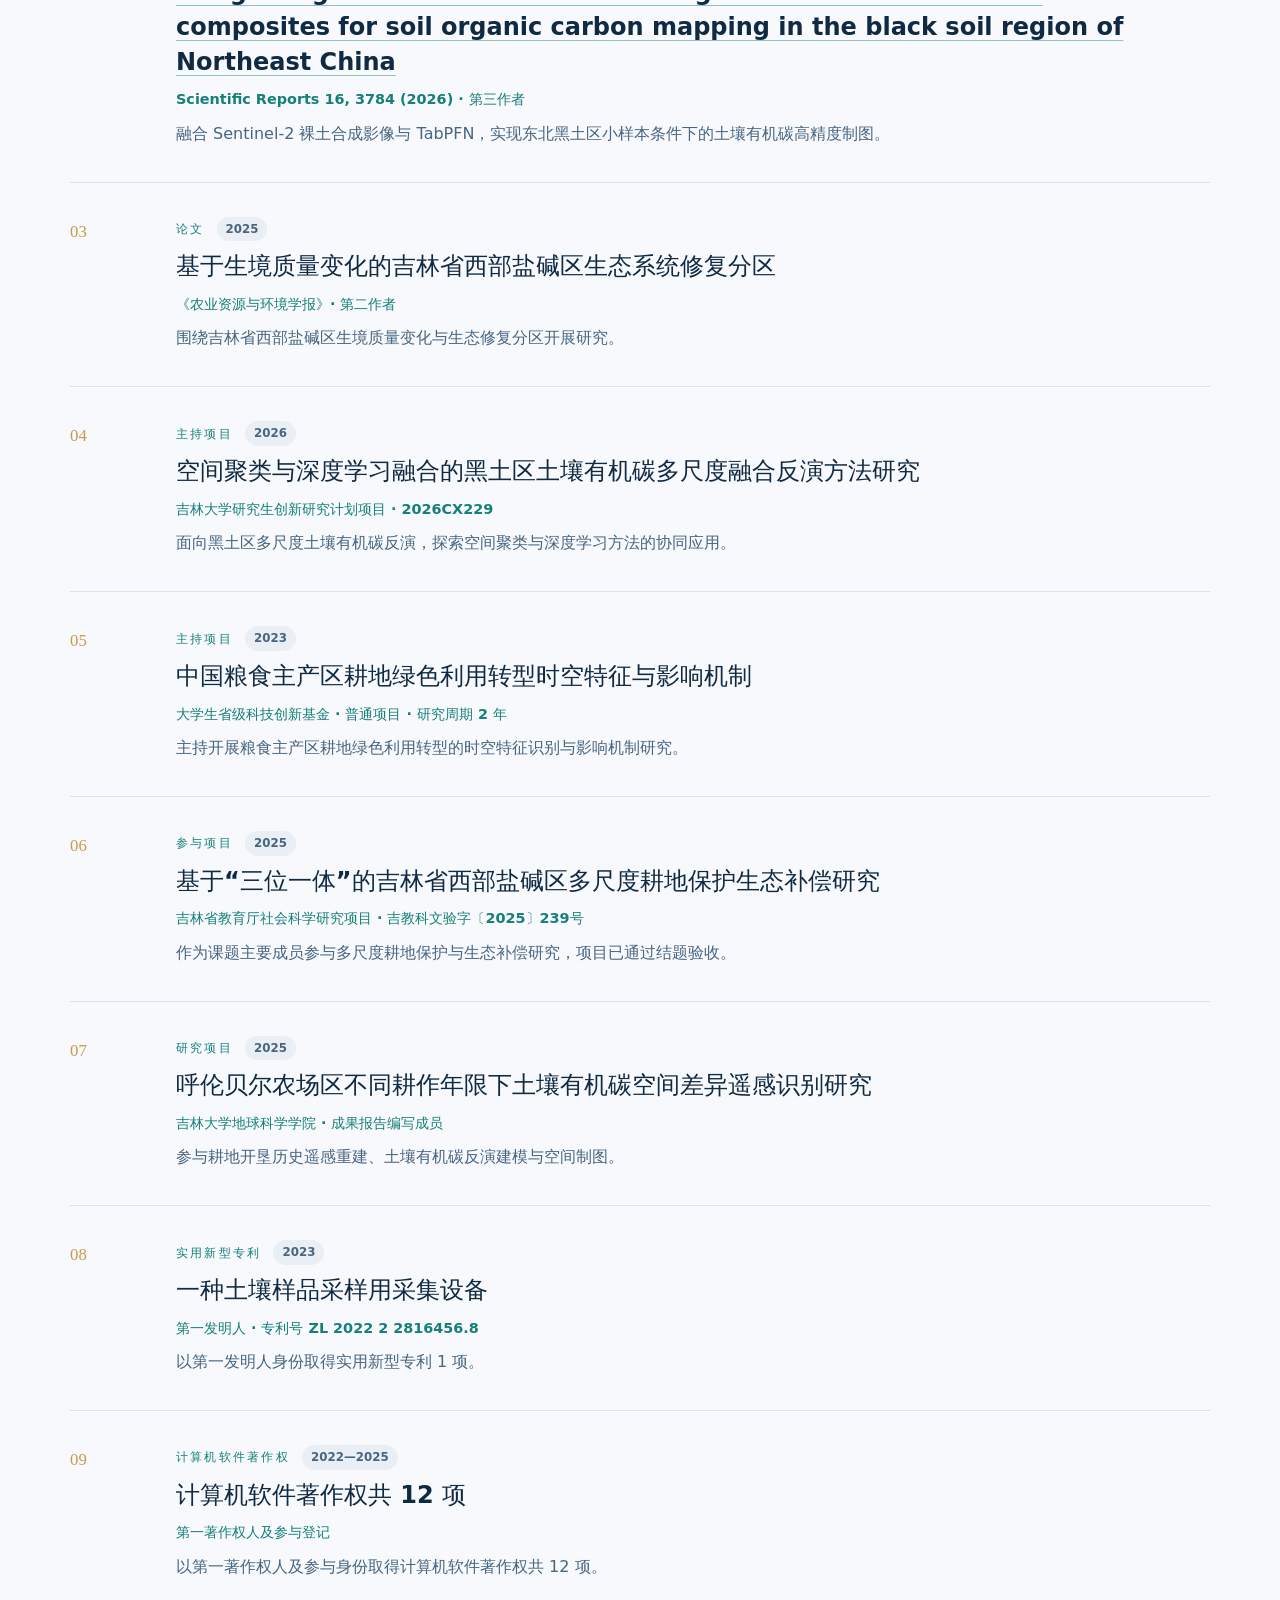
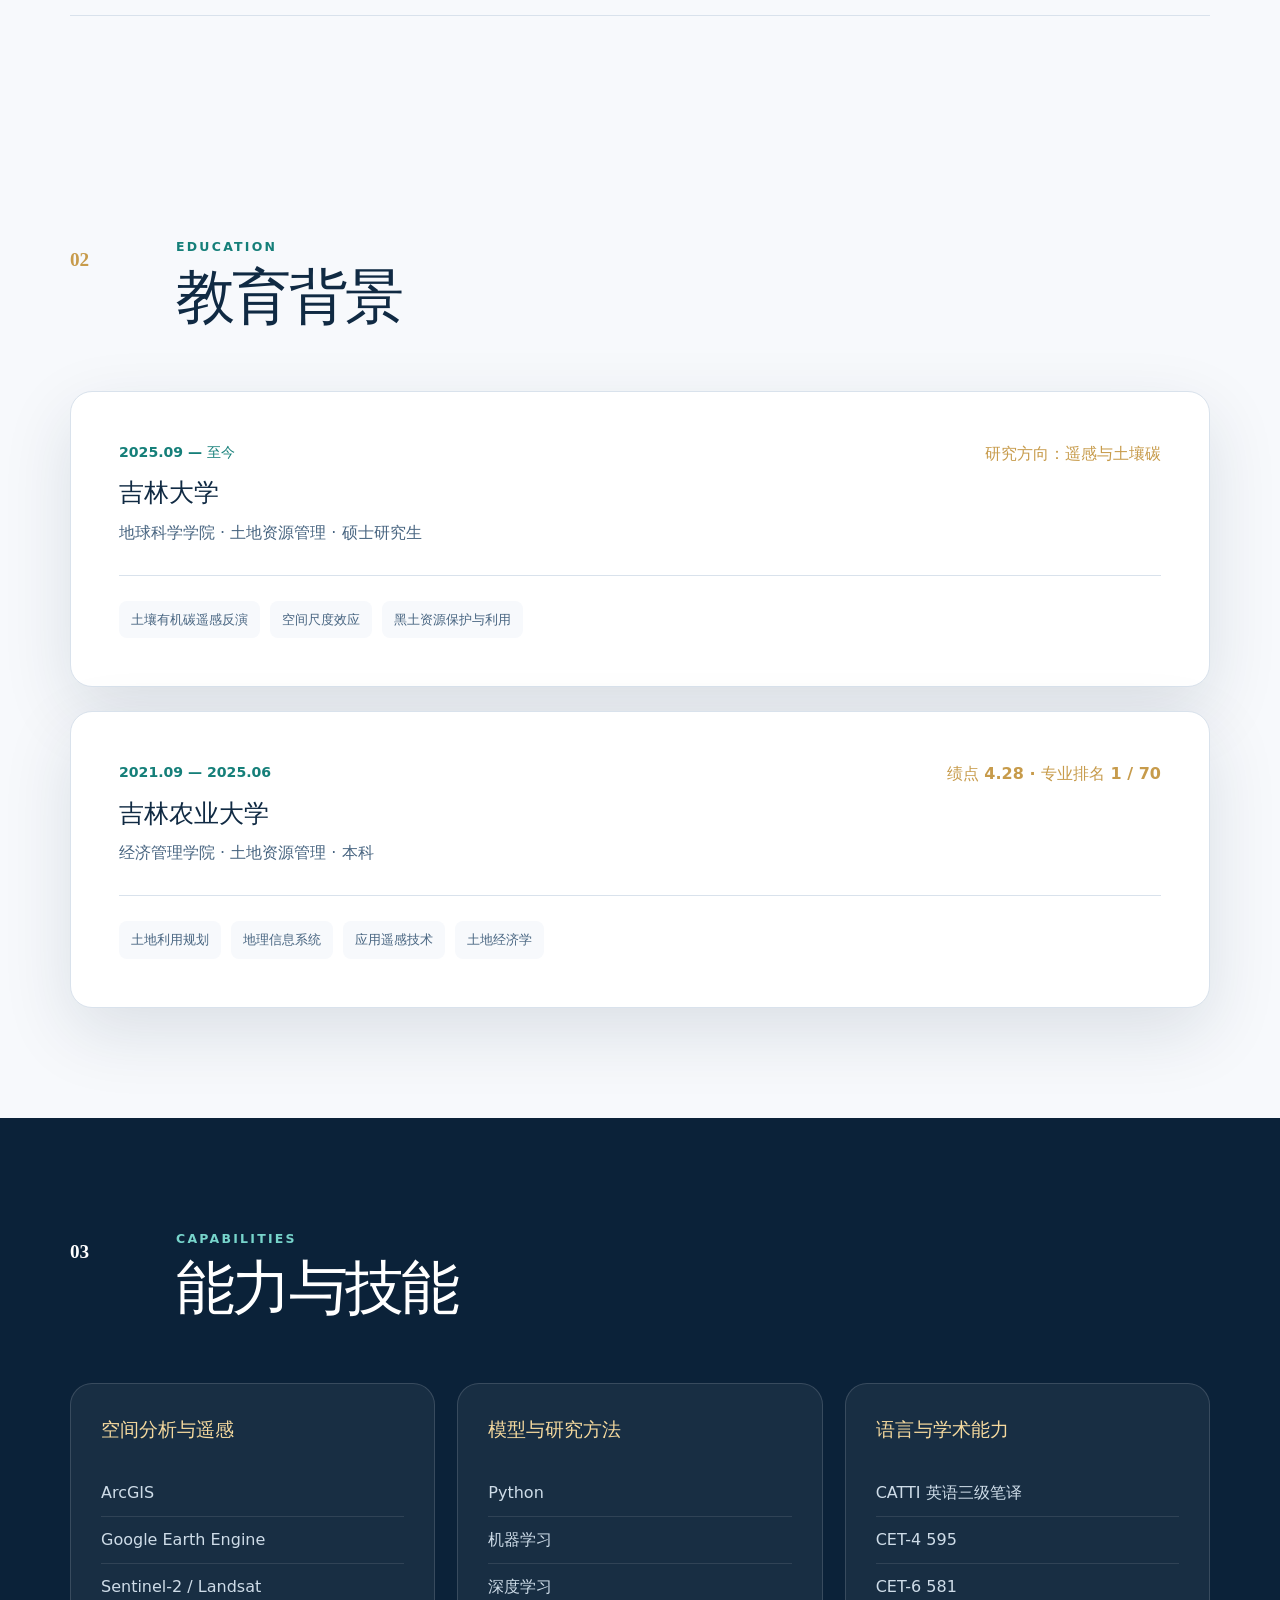
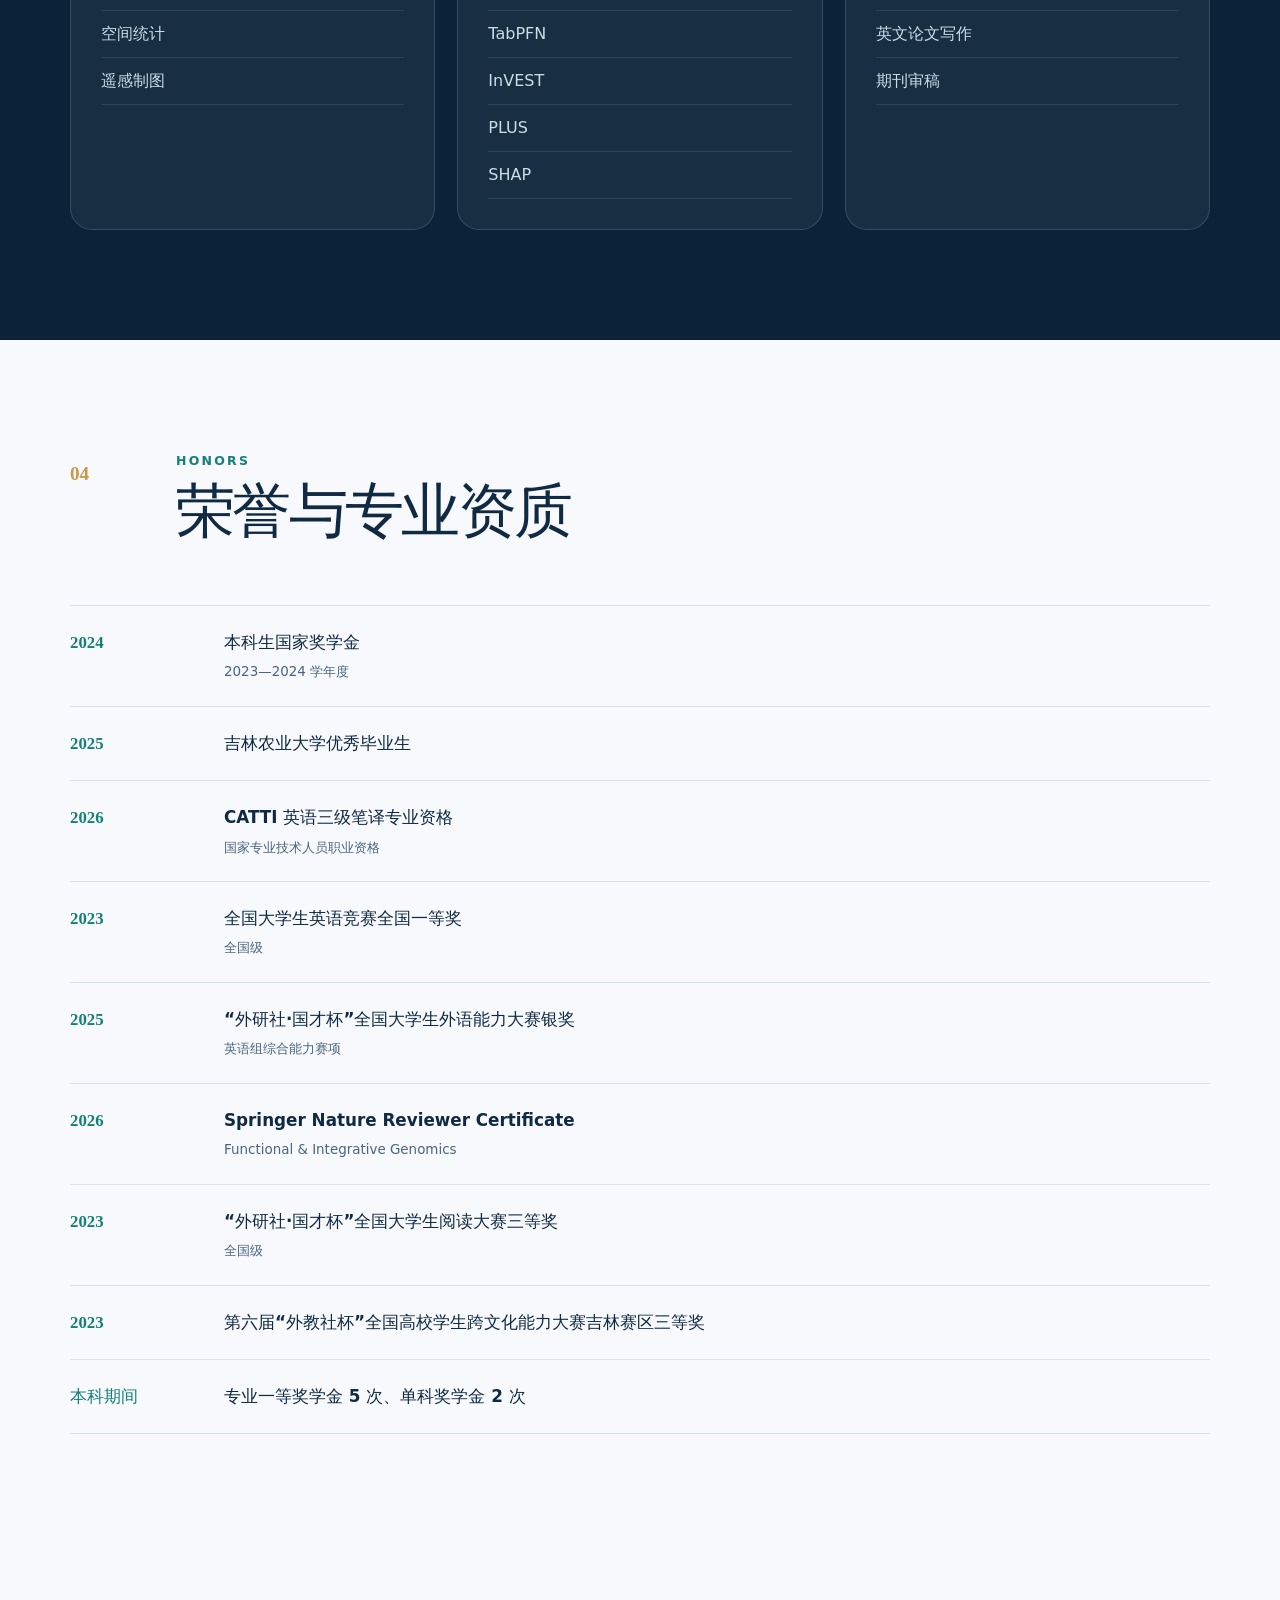
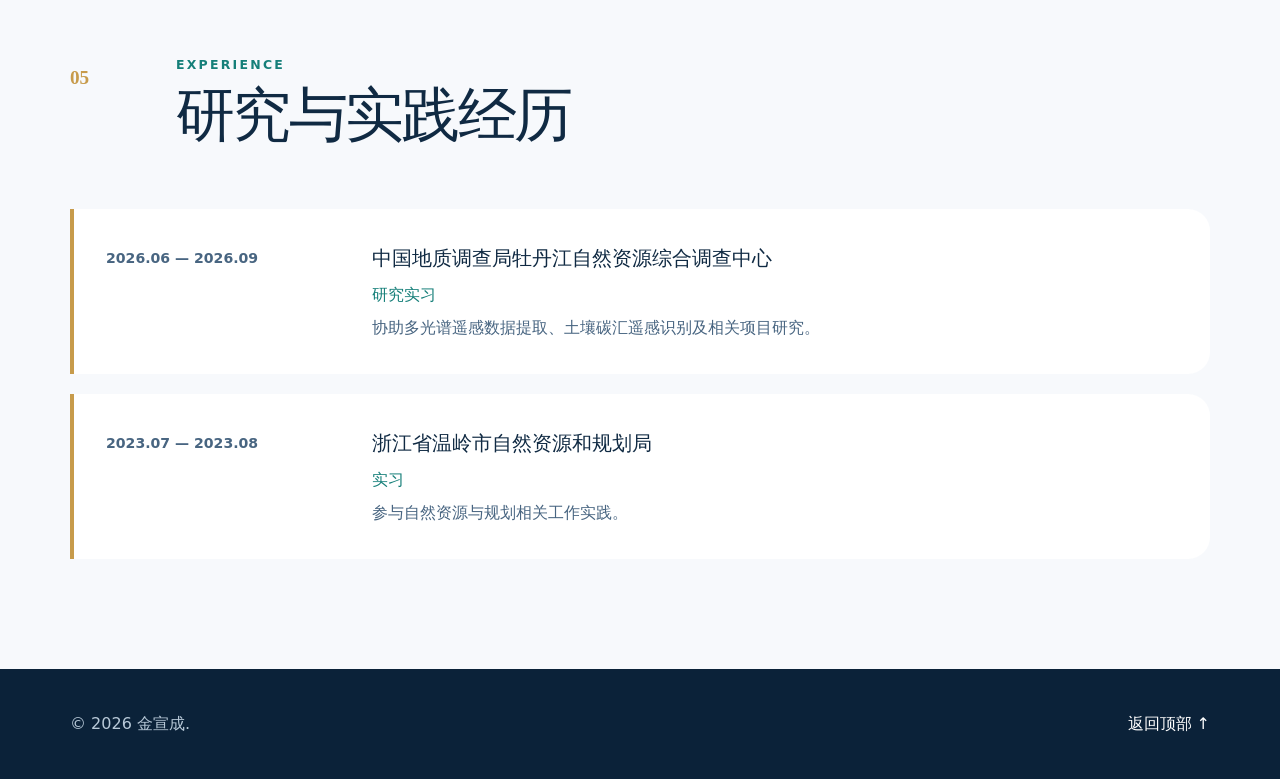
==== commit 53cb2415: "Refine research achievements and profile links" ====
--- a/resume/index.html
+++ b/resume/index.html
@@ -17,7 +17,7 @@
       <div class="header-inner">
         <a class="brand" href="#top" aria-label="返回页面顶部"><span class="brand-mark" aria-hidden="true">J</span><span class="brand-name">金宣成</span></a>
         <nav class="desktop-nav" aria-label="主要导航">
-          <a href="#about">简介</a><a href="#research">科研</a><a href="#education">教育</a><a href="#honors">荣誉</a><a href="#evidence">成果证明</a><a href="#contact">联系</a>
+          <a href="#about">简介</a><a href="#research">科研</a><a href="#education">教育</a><a href="#skills">技能</a><a href="#honors">荣誉</a><a href="#experience">经历</a>
         </nav>
         <div class="header-actions">
           <a class="home-button" href="../">主站</a>
--- a/resume/css/style.css
+++ b/resume/css/style.css
@@ -61,6 +61,9 @@
 .primary-button, .secondary-button { min-height: 48px; display: inline-flex; align-items: center; justify-content: center; padding: 0 22px; border-radius: 99px; text-decoration: none; font-weight: 750; }
 .primary-button { color: white; background: var(--ink); }
 .secondary-button { border: 1px solid var(--line); background: var(--surface); }
+.profile-links { display: flex; flex-wrap: wrap; gap: 8px 22px; margin-top: 24px; }
+.profile-links a { color: var(--ink-soft); font-size: .86rem; font-weight: 700; text-decoration-color: color-mix(in srgb, var(--teal) 48%, transparent); text-underline-offset: 5px; }
+.profile-links a:hover { color: var(--teal); }
 .highlight-list { display: flex; flex-wrap: wrap; gap: 10px; margin: 38px 0 0; padding: 0; list-style: none; }
 .highlight-list li { padding: 7px 13px; border: 1px solid var(--line); border-radius: 99px; color: var(--ink-soft); background: color-mix(in srgb, var(--surface) 70%, transparent); font-size: .84rem; }
 .profile-panel { padding: 18px; border: 1px solid var(--line); border-radius: 34px; background: var(--surface); box-shadow: var(--shadow); transform: rotate(1.6deg); }
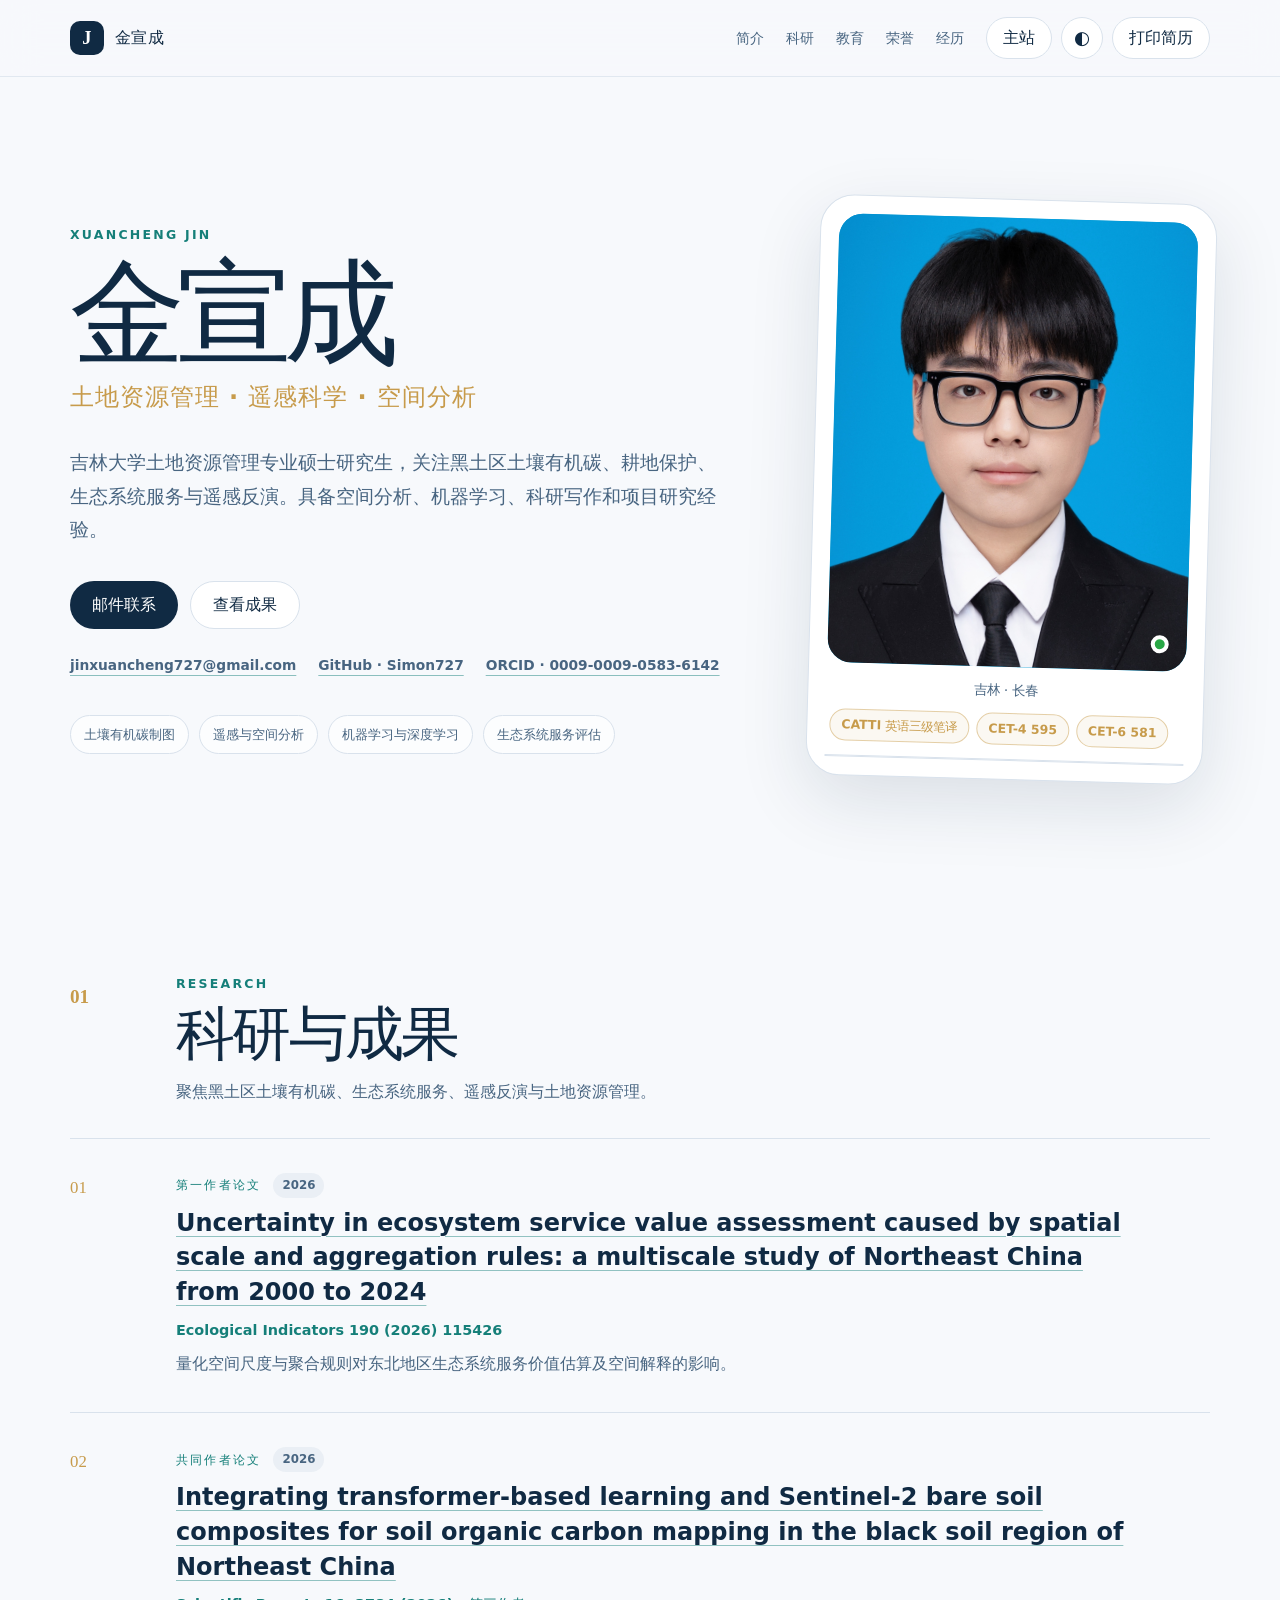
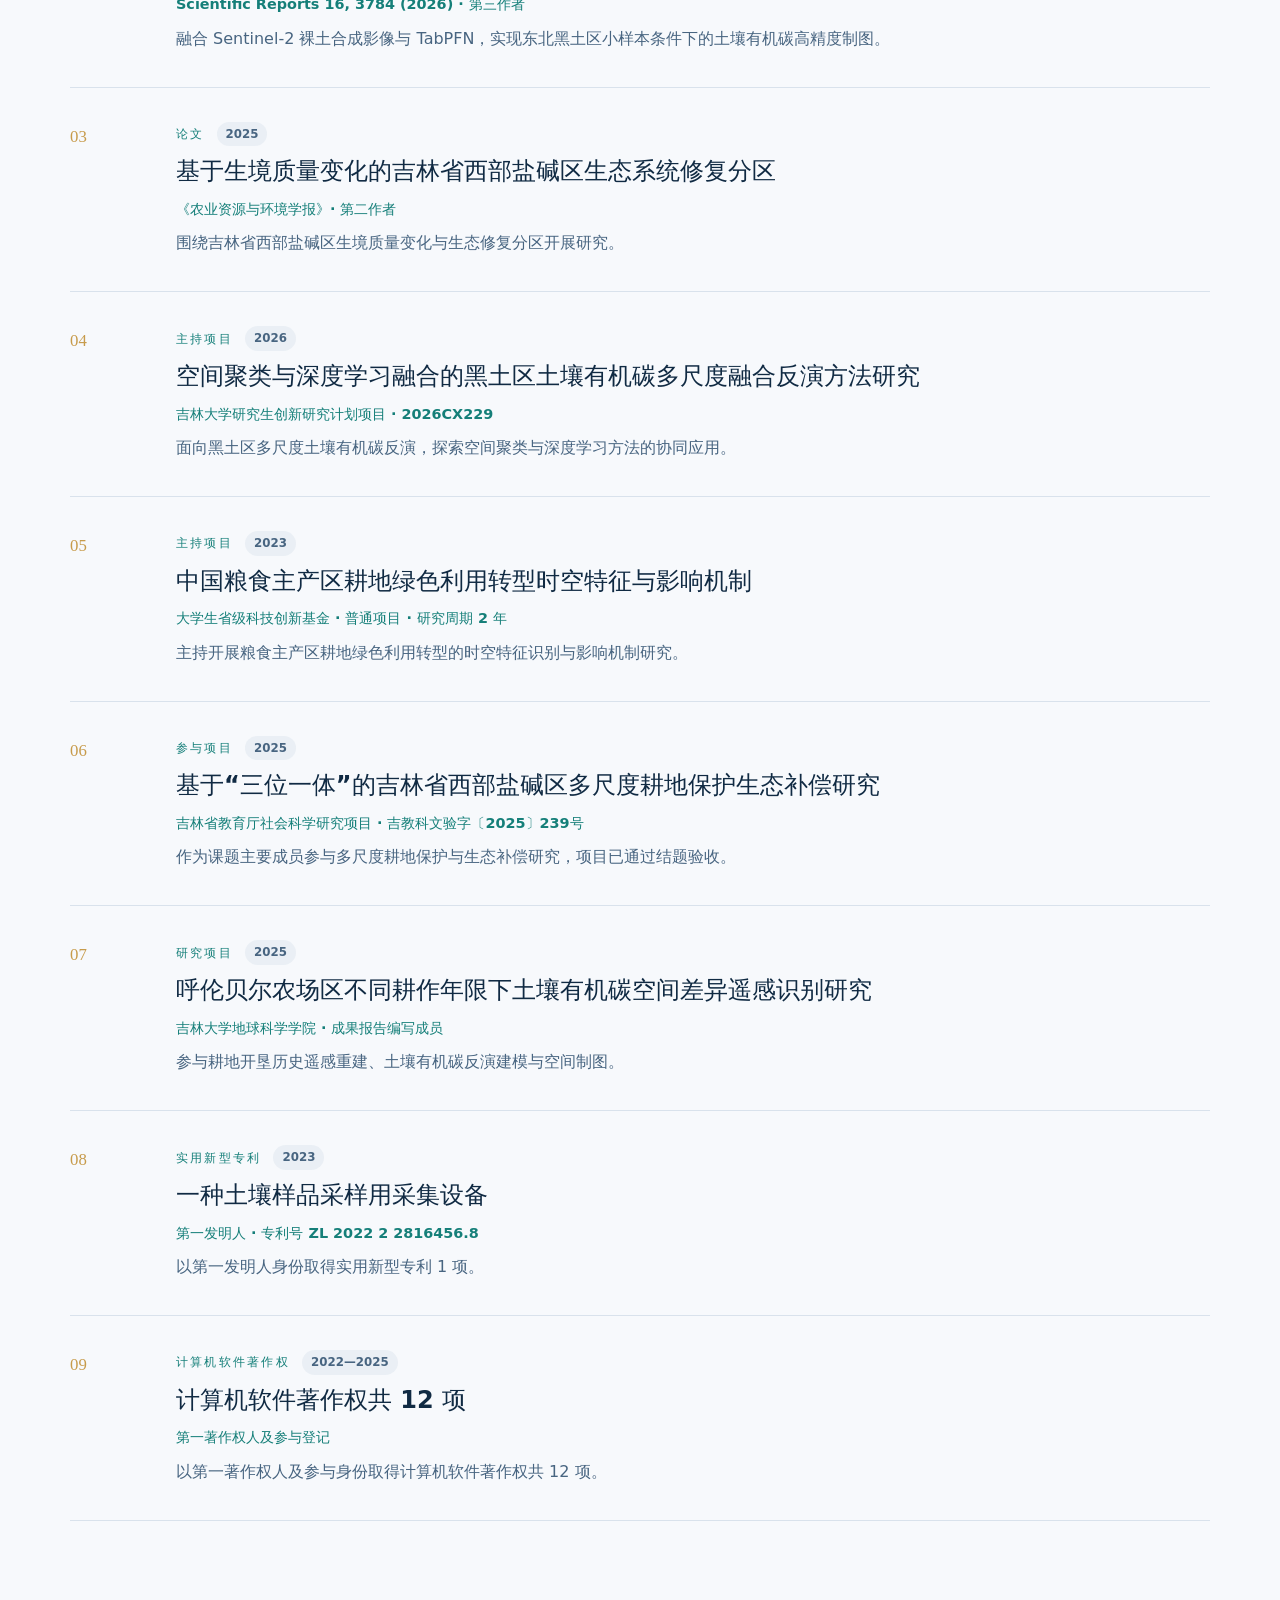
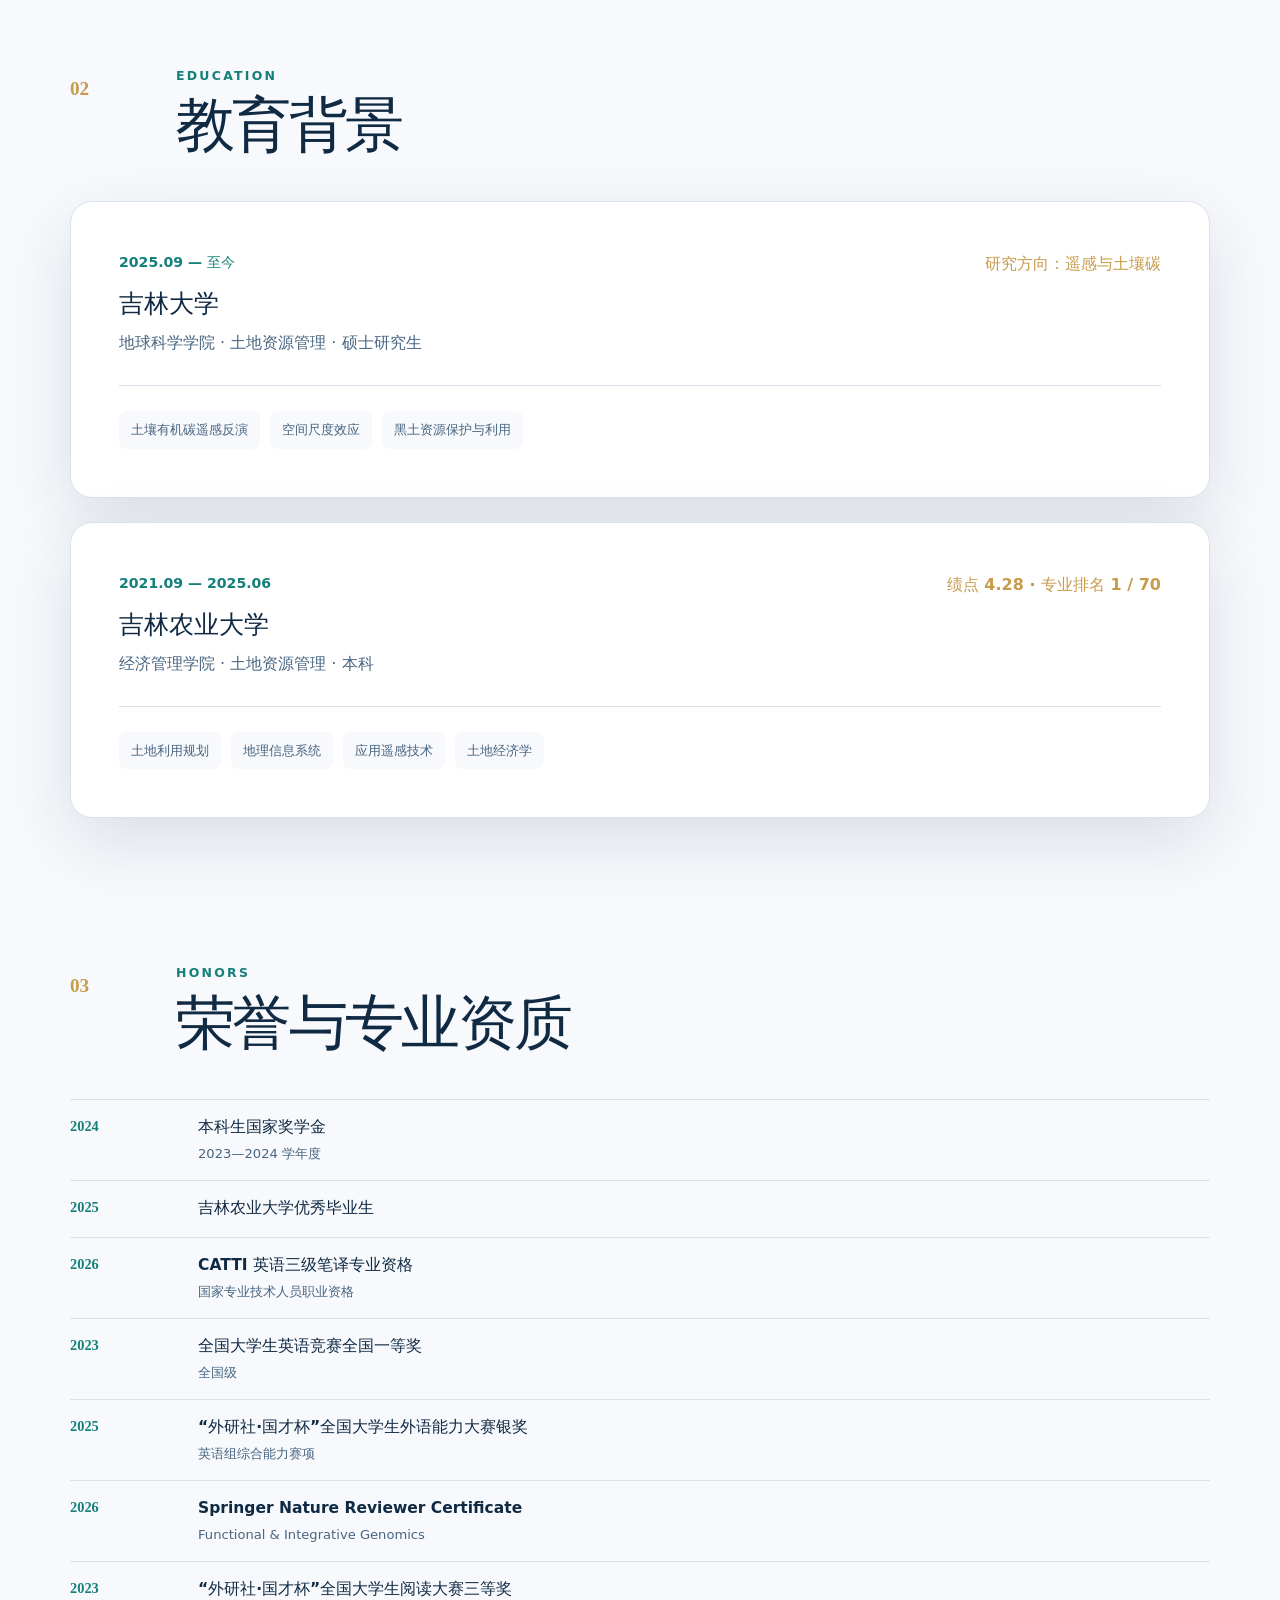
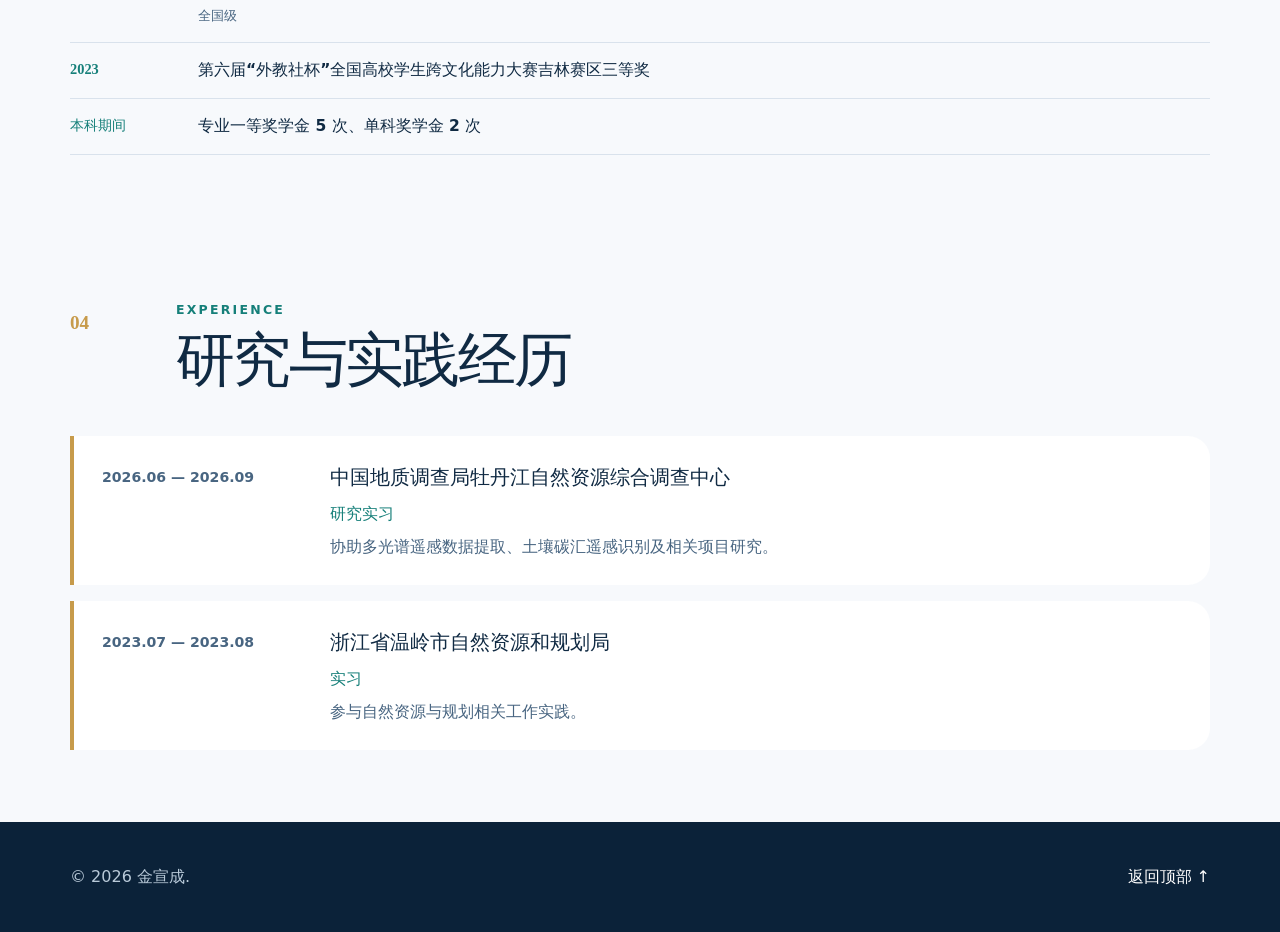
==== commit 7371b610: "Move lang certs under photo, remove skills section, compact layout" ====
--- a/resume/index.html
+++ b/resume/index.html
@@ -17,7 +17,7 @@
       <div class="header-inner">
         <a class="brand" href="#top" aria-label="返回页面顶部"><span class="brand-mark" aria-hidden="true">J</span><span class="brand-name">金宣成</span></a>
         <nav class="desktop-nav" aria-label="主要导航">
-          <a href="#about">简介</a><a href="#research">科研</a><a href="#education">教育</a><a href="#skills">技能</a><a href="#honors">荣誉</a><a href="#experience">经历</a>
+          <a href="#about">简介</a><a href="#research">科研</a><a href="#education">教育</a><a href="#honors">荣誉</a><a href="#experience">经历</a>
         </nav>
         <div class="header-actions">
           <a class="home-button" href="../">主站</a>
--- a/resume/css/style.css
+++ b/resume/css/style.css
@@ -66,20 +66,26 @@
 .profile-links a:hover { color: var(--teal); }
 .highlight-list { display: flex; flex-wrap: wrap; gap: 10px; margin: 38px 0 0; padding: 0; list-style: none; }
 .highlight-list li { padding: 7px 13px; border: 1px solid var(--line); border-radius: 99px; color: var(--ink-soft); background: color-mix(in srgb, var(--surface) 70%, transparent); font-size: .84rem; }
+.about-skills { margin-top: 32px; display: flex; flex-direction: column; gap: 14px; }
+.about-skill-group { display: flex; align-items: flex-start; gap: 14px; flex-wrap: wrap; }
+.about-skill-label { flex-shrink: 0; min-width: 120px; padding: 5px 0; color: var(--gold); font-size: .78rem; font-weight: 800; letter-spacing: .12em; text-transform: uppercase; }
+.about-skill-tags { display: flex; flex-wrap: wrap; gap: 8px; }
+.about-skill-tag { padding: 4px 12px; border: 1px solid color-mix(in srgb, var(--teal) 40%, transparent); border-radius: 99px; color: var(--teal); background: color-mix(in srgb, var(--teal) 8%, transparent); font-size: .82rem; font-weight: 600; }
 .profile-panel { padding: 18px; border: 1px solid var(--line); border-radius: 34px; background: var(--surface); box-shadow: var(--shadow); transform: rotate(1.6deg); }
 .portrait-wrap { position: relative; overflow: hidden; aspect-ratio: 4 / 5; border-radius: 24px; background: #079bd3; }
 .portrait-wrap img { width: 100%; height: 100%; display: block; object-fit: cover; object-position: center 34%; }
 .status-dot { position: absolute; right: 18px; bottom: 18px; width: 18px; height: 18px; border: 4px solid white; border-radius: 50%; background: #28a745; }
-.profile-caption { display: flex; align-items: center; justify-content: space-between; gap: 18px; padding: 16px 4px 15px; }
-.profile-caption strong { font-size: .95rem; }
-.profile-caption span { color: var(--ink-soft); font-size: .82rem; }
+.profile-caption { display: flex; align-items: center; justify-content: center; padding: 12px 4px 10px; }
+.profile-caption span { color: var(--ink-soft); font-size: .84rem; }
+.lang-certs { display: flex; flex-wrap: wrap; gap: 7px; padding: 0 4px 14px; border-bottom: 1px solid var(--line); }
+.lang-cert-tag { padding: 4px 11px; border: 1px solid color-mix(in srgb, var(--gold) 45%, transparent); border-radius: 99px; color: var(--gold); background: color-mix(in srgb, var(--gold) 7%, transparent); font-size: .78rem; font-weight: 700; }
 .facts-grid { display: grid; grid-template-columns: repeat(2, 1fr); border-top: 1px solid var(--line); }
 .fact { display: flex; flex-direction: column; padding: 15px 6px 4px; }
 .fact strong { font-family: Georgia, serif; font-size: 1.35rem; }
 .fact span { color: var(--ink-soft); font-size: .78rem; }
 
-.section { padding-block: 110px; scroll-margin-top: 76px; }
-.section-heading { display: grid; grid-template-columns: 80px 1fr; gap: 26px; margin-bottom: 50px; }
+.section { padding-block: 72px; scroll-margin-top: 76px; }
+.section-heading { display: grid; grid-template-columns: 80px 1fr; gap: 26px; margin-bottom: 32px; }
 .section-heading h2, .about-band h2 { margin: 4px 0 8px; font-family: "Noto Serif SC", "Songti SC", SimSun, serif; font-size: clamp(2rem, 5vw, 3.7rem); line-height: 1.2; letter-spacing: -.045em; }
 .section-heading p:last-child { margin: 0; color: var(--ink-soft); }
 .section-number { margin: 7px 0 0; color: var(--gold); font-family: Georgia, serif; font-size: 1.2rem; font-weight: 700; }
@@ -114,13 +120,13 @@
 .skill-group li { padding: 9px 0; border-bottom: 1px solid rgba(255,255,255,.1); color: #cedce8; }
 
 .honors-list { margin: 0; padding: 0; list-style: none; }
-.honor-item { display: grid; grid-template-columns: 130px 1fr; gap: 24px; padding: 22px 0; border-top: 1px solid var(--line); font-size: 1.05rem; }
+.honor-item { display: grid; grid-template-columns: 110px 1fr; gap: 18px; padding: 14px 0; border-top: 1px solid var(--line); font-size: .97rem; }
 .honor-item:last-child { border-bottom: 1px solid var(--line); }
-.honor-year { color: var(--teal); font-family: Georgia, serif; font-weight: 700; }
+.honor-year { color: var(--teal); font-family: Georgia, serif; font-weight: 700; font-size: .9rem; }
 .honor-item strong { display: block; }
-.honor-item small { display: block; margin-top: 3px; color: var(--ink-soft); font-size: .84rem; }
-.experience-list { display: grid; gap: 20px; }
-.experience-item { display: grid; grid-template-columns: 230px 1fr; gap: 36px; padding: 32px; border-left: 4px solid var(--gold); border-radius: 0 var(--radius) var(--radius) 0; background: var(--surface); }
+.honor-item small { display: block; margin-top: 2px; color: var(--ink-soft); font-size: .82rem; }
+.experience-list { display: grid; gap: 16px; }
+.experience-item { display: grid; grid-template-columns: 200px 1fr; gap: 28px; padding: 24px 28px; border-left: 4px solid var(--gold); border-radius: 0 var(--radius) var(--radius) 0; background: var(--surface); }
 .experience-item h3 { margin: 0; font-size: 1.25rem; }
 .experience-item p { margin: 5px 0 0; color: var(--ink-soft); }
 .experience-role { color: var(--teal) !important; font-weight: 700; }
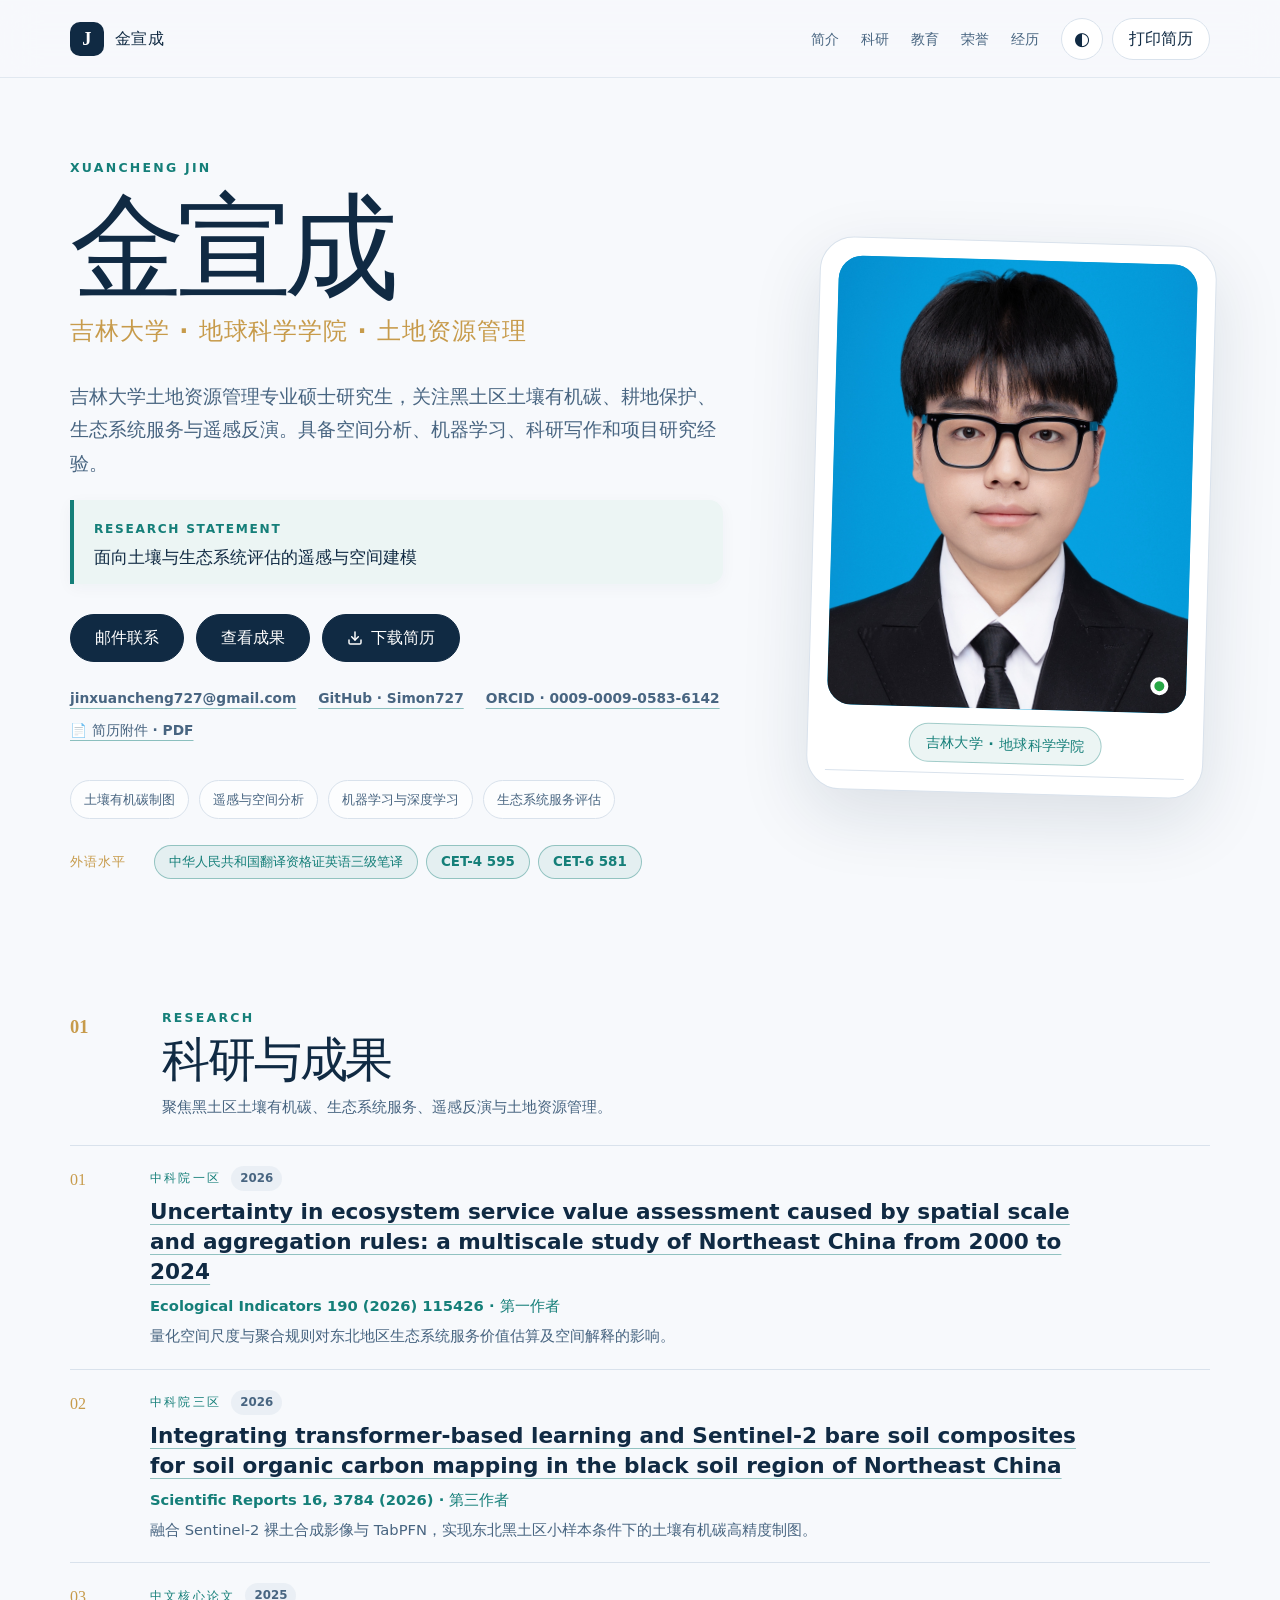
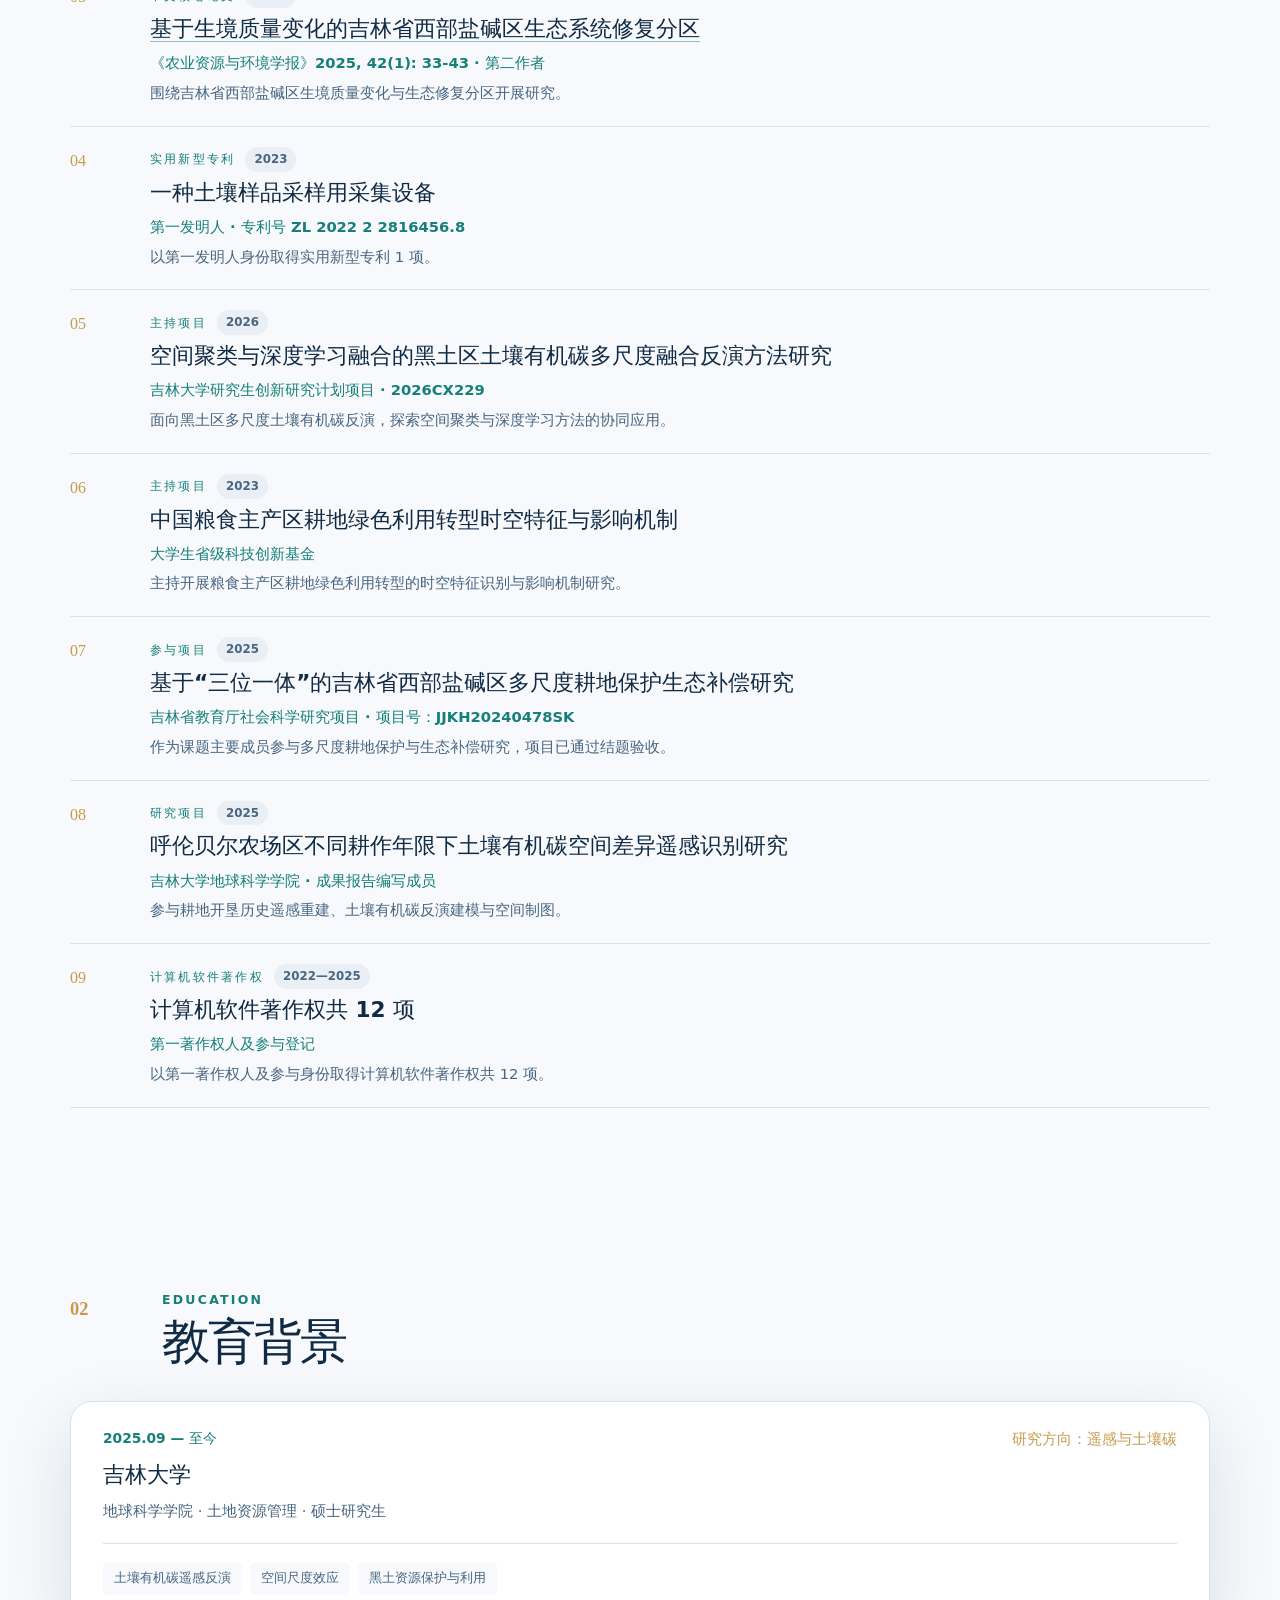
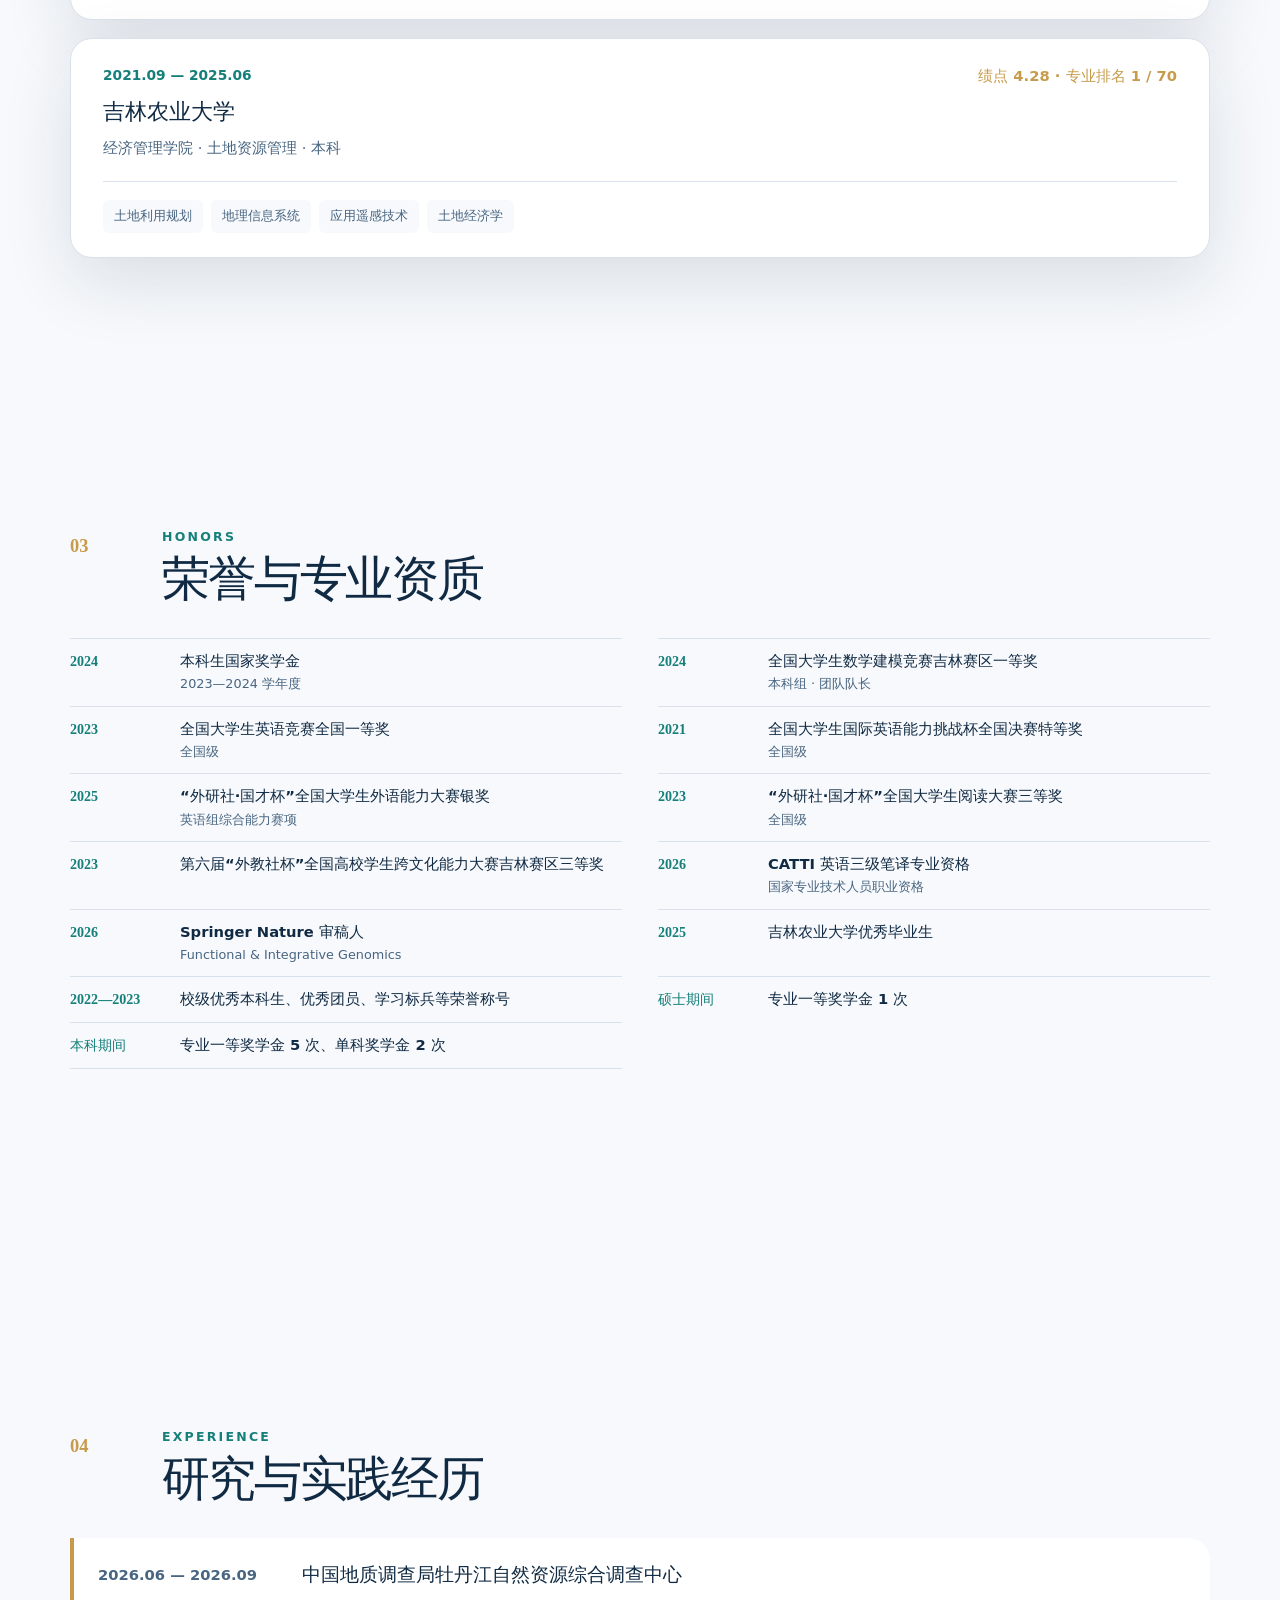
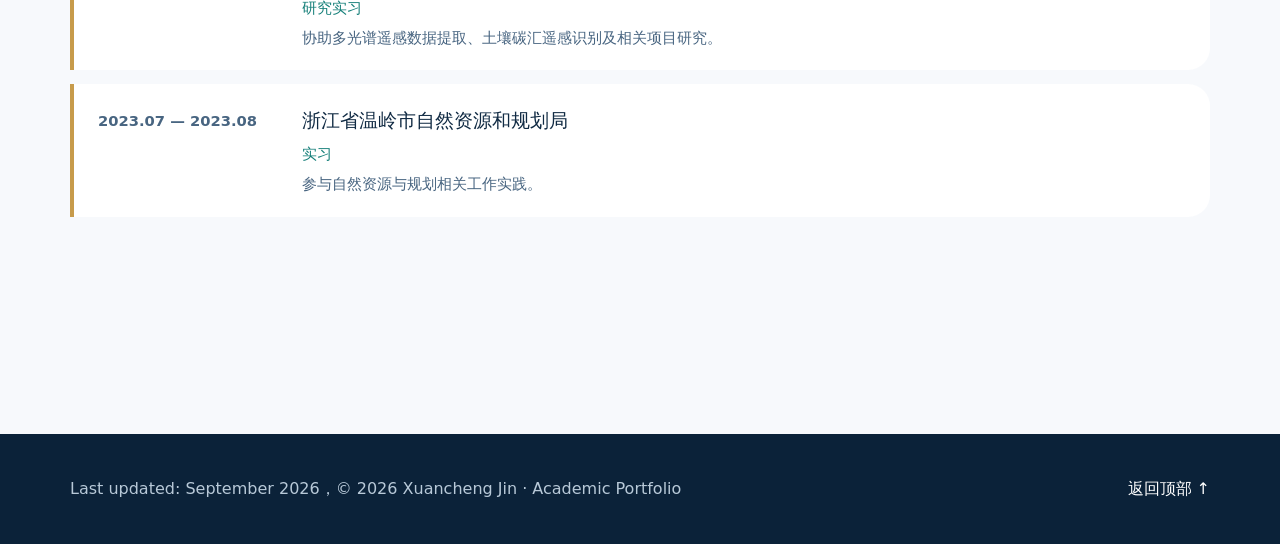
==== commit afd7d04d: "Update resume website: add research statement, resume download, custom footer, remove home button" ====
--- a/resume/index.html
+++ b/resume/index.html
@@ -20,14 +20,13 @@
           <a href="#about">简介</a><a href="#research">科研</a><a href="#education">教育</a><a href="#honors">荣誉</a><a href="#experience">经历</a>
         </nav>
         <div class="header-actions">
-          <a class="home-button" href="../">主站</a>
           <button class="icon-button" id="theme-toggle" type="button" aria-label="切换深浅色模式"><span aria-hidden="true">◐</span></button>
           <button class="print-button" id="print-button" type="button">打印简历</button>
         </div>
       </div>
     </header>
     <main id="main"></main>
-    <footer class="site-footer"><div class="footer-inner"><p id="footer-copy"></p><a href="#top">返回顶部 ↑</a></div></footer>
+    <footer class="site-footer"><div class="footer-inner"><p id="footer-copy">Last updated: September 2026，© 2026 Xuancheng Jin · Academic Portfolio</p><a href="#top">返回顶部 ↑</a></div></footer>
     <noscript><p class="noscript">请启用 JavaScript 以查看完整简历内容。</p></noscript>
   </body>
 </html>
--- a/resume/css/style.css
+++ b/resume/css/style.css
@@ -15,6 +15,7 @@
   font-family: Inter, "Noto Sans SC", "Microsoft YaHei", "PingFang SC", system-ui, sans-serif;
   font-synthesis: none;
   scroll-behavior: smooth;
+  scroll-snap-type: y proximity;
 }
 
 :root[data-theme="dark"] {
@@ -52,63 +53,78 @@
 .icon-button { width: 42px; height: 42px; border-radius: 50%; font-size: 1.15rem; }
 .print-button, .home-button { min-height: 42px; display: inline-flex; align-items: center; padding: 0 16px; border-radius: 99px; text-decoration: none; }
 
-.hero { min-height: calc(100vh - 76px); display: grid; grid-template-columns: minmax(0, 1.15fr) minmax(330px, .7fr); align-items: center; gap: clamp(50px, 7vw, 110px); padding-block: 80px; scroll-margin-top: 76px; }
+.hero { min-height: calc(100vh - 76px); display: grid; grid-template-columns: minmax(0, 1.15fr) minmax(330px, .7fr); align-items: center; gap: clamp(50px, 7vw, 110px); padding-block: 80px; scroll-margin-top: 76px; scroll-snap-align: start; }
 .kicker, .eyebrow { margin: 0; color: var(--teal); font-size: .78rem; font-weight: 800; letter-spacing: .18em; text-transform: uppercase; }
 .hero h1 { margin: 10px 0 2px; font-family: "Noto Serif SC", "Songti SC", SimSun, serif; font-size: clamp(4rem, 9vw, 7.5rem); font-weight: 750; line-height: 1.03; letter-spacing: -.07em; }
 .role { margin: 0; color: var(--gold); font-size: clamp(1.15rem, 2vw, 1.5rem); font-weight: 750; letter-spacing: .04em; }
 .intro { max-width: 700px; margin: 28px 0 0; color: var(--ink-soft); font-size: clamp(1.05rem, 1.6vw, 1.2rem); }
-.contact-row { display: flex; flex-wrap: wrap; gap: 12px; margin-top: 34px; }
-.primary-button, .secondary-button { min-height: 48px; display: inline-flex; align-items: center; justify-content: center; padding: 0 22px; border-radius: 99px; text-decoration: none; font-weight: 750; }
-.primary-button { color: white; background: var(--ink); }
-.secondary-button { border: 1px solid var(--line); background: var(--surface); }
+.research-statement-box { margin: 20px 0 0; max-width: 720px; padding: 14px 20px; border-left: 4px solid var(--teal); background: color-mix(in srgb, var(--teal) 8%, var(--surface)); border-radius: 0 14px 14px 0; box-shadow: 0 4px 16px rgba(16, 42, 67, 0.04); }
+.statement-tag { display: inline-block; font-size: 0.76rem; font-weight: 800; letter-spacing: 0.14em; text-transform: uppercase; color: var(--teal); margin-bottom: 4px; }
+.statement-desc { margin: 0; color: var(--ink); font-size: 1.05rem; font-weight: 700; line-height: 1.5; }
+.contact-row { display: flex; flex-wrap: wrap; gap: 12px; margin-top: 30px; }
+.primary-button, .secondary-button { min-height: 48px; display: inline-flex; align-items: center; justify-content: center; gap: 8px; padding: 0 24px; border-radius: 99px; text-decoration: none; font-weight: 750; color: white; background: var(--ink); border: 1px solid var(--ink); transition: transform .2s ease, opacity .2s ease; }
+.primary-button:hover, .secondary-button:hover { opacity: .9; transform: translateY(-1px); }
+.button-icon { flex-shrink: 0; }
+:root[data-theme="dark"] .primary-button, :root[data-theme="dark"] .secondary-button { color: var(--deep); background: var(--ink); border-color: var(--ink); }
 .profile-links { display: flex; flex-wrap: wrap; gap: 8px 22px; margin-top: 24px; }
 .profile-links a { color: var(--ink-soft); font-size: .86rem; font-weight: 700; text-decoration-color: color-mix(in srgb, var(--teal) 48%, transparent); text-underline-offset: 5px; }
 .profile-links a:hover { color: var(--teal); }
 .highlight-list { display: flex; flex-wrap: wrap; gap: 10px; margin: 38px 0 0; padding: 0; list-style: none; }
 .highlight-list li { padding: 7px 13px; border: 1px solid var(--line); border-radius: 99px; color: var(--ink-soft); background: color-mix(in srgb, var(--surface) 70%, transparent); font-size: .84rem; }
-.about-skills { margin-top: 32px; display: flex; flex-direction: column; gap: 14px; }
-.about-skill-group { display: flex; align-items: flex-start; gap: 14px; flex-wrap: wrap; }
-.about-skill-label { flex-shrink: 0; min-width: 120px; padding: 5px 0; color: var(--gold); font-size: .78rem; font-weight: 800; letter-spacing: .12em; text-transform: uppercase; }
+.about-skills { margin-top: 26px; display: flex; flex-direction: column; gap: 12px; }
+.about-skill-group { display: flex; align-items: center; gap: 12px; flex-wrap: wrap; }
+.about-skill-label { flex-shrink: 0; min-width: 72px; padding: 4px 0; color: var(--gold); font-size: .84rem; font-weight: 800; letter-spacing: .08em; }
 .about-skill-tags { display: flex; flex-wrap: wrap; gap: 8px; }
-.about-skill-tag { padding: 4px 12px; border: 1px solid color-mix(in srgb, var(--teal) 40%, transparent); border-radius: 99px; color: var(--teal); background: color-mix(in srgb, var(--teal) 8%, transparent); font-size: .82rem; font-weight: 600; }
+.about-skill-tag { padding: 4px 14px; border: 1px solid color-mix(in srgb, var(--teal) 40%, transparent); border-radius: 99px; color: var(--teal); background: color-mix(in srgb, var(--teal) 8%, transparent); font-size: .84rem; font-weight: 600; }
 .profile-panel { padding: 18px; border: 1px solid var(--line); border-radius: 34px; background: var(--surface); box-shadow: var(--shadow); transform: rotate(1.6deg); }
 .portrait-wrap { position: relative; overflow: hidden; aspect-ratio: 4 / 5; border-radius: 24px; background: #079bd3; }
 .portrait-wrap img { width: 100%; height: 100%; display: block; object-fit: cover; object-position: center 34%; }
 .status-dot { position: absolute; right: 18px; bottom: 18px; width: 18px; height: 18px; border: 4px solid white; border-radius: 50%; background: #28a745; }
-.profile-caption { display: flex; align-items: center; justify-content: center; padding: 12px 4px 10px; }
-.profile-caption span { color: var(--ink-soft); font-size: .84rem; }
-.lang-certs { display: flex; flex-wrap: wrap; gap: 7px; padding: 0 4px 14px; border-bottom: 1px solid var(--line); }
-.lang-cert-tag { padding: 4px 11px; border: 1px solid color-mix(in srgb, var(--gold) 45%, transparent); border-radius: 99px; color: var(--gold); background: color-mix(in srgb, var(--gold) 7%, transparent); font-size: .78rem; font-weight: 700; }
+.profile-affiliation { display: flex; align-items: center; justify-content: center; padding: 16px 8px 10px; }
+.profile-affiliation span { padding: 6px 16px; border: 1px solid color-mix(in srgb, var(--teal) 35%, transparent); border-radius: 99px; color: var(--teal); background: color-mix(in srgb, var(--teal) 8%, transparent); font-size: .88rem; font-weight: 750; letter-spacing: .02em; }
 .facts-grid { display: grid; grid-template-columns: repeat(2, 1fr); border-top: 1px solid var(--line); }
 .fact { display: flex; flex-direction: column; padding: 15px 6px 4px; }
 .fact strong { font-family: Georgia, serif; font-size: 1.35rem; }
 .fact span { color: var(--ink-soft); font-size: .78rem; }
 
-.section { padding-block: 72px; scroll-margin-top: 76px; }
-.section-heading { display: grid; grid-template-columns: 80px 1fr; gap: 26px; margin-bottom: 32px; }
-.section-heading h2, .about-band h2 { margin: 4px 0 8px; font-family: "Noto Serif SC", "Songti SC", SimSun, serif; font-size: clamp(2rem, 5vw, 3.7rem); line-height: 1.2; letter-spacing: -.045em; }
-.section-heading p:last-child { margin: 0; color: var(--ink-soft); }
-.section-number { margin: 7px 0 0; color: var(--gold); font-family: Georgia, serif; font-size: 1.2rem; font-weight: 700; }
+.section {
+  min-height: calc(100vh - 76px);
+  display: flex;
+  flex-direction: column;
+  justify-content: center;
+  padding-block: clamp(40px, 6vh, 70px);
+  scroll-margin-top: 76px;
+  scroll-snap-align: start;
+  box-sizing: border-box;
+}
+#research {
+  justify-content: flex-start;
+  padding-top: 48px;
+}
+.section-heading { display: grid; grid-template-columns: 70px 1fr; gap: 22px; margin-bottom: 24px; }
+.section-heading h2, .about-band h2 { margin: 2px 0 6px; font-family: "Noto Serif SC", "Songti SC", SimSun, serif; font-size: clamp(1.8rem, 4vw, 3rem); line-height: 1.2; letter-spacing: -.045em; }
+.section-heading p:last-child { margin: 0; color: var(--ink-soft); font-size: .95rem; }
+.section-number { margin: 4px 0 0; color: var(--gold); font-family: Georgia, serif; font-size: 1.15rem; font-weight: 700; }
 
 .research-list { border-top: 1px solid var(--line); }
-.research-card { display: grid; grid-template-columns: 80px 1fr; gap: 26px; padding: 34px 0; border-bottom: 1px solid var(--line); }
-.research-index { color: var(--gold); font-family: Georgia, serif; font-size: 1.05rem; }
-.research-topline { display: flex; align-items: center; gap: 12px; }
+.research-card { display: grid; grid-template-columns: 60px 1fr; gap: 20px; padding: 20px 0; border-bottom: 1px solid var(--line); }
+.research-index { color: var(--gold); font-family: Georgia, serif; font-size: 1rem; }
+.research-topline { display: flex; align-items: center; gap: 10px; }
 .year-pill { padding: 2px 9px; border-radius: 99px; color: var(--ink-soft); background: color-mix(in srgb, var(--line) 45%, transparent); font-size: .74rem; font-weight: 700; }
-.research-content h3 { max-width: 960px; margin: 8px 0; font-size: clamp(1.16rem, 2.2vw, 1.5rem); line-height: 1.45; }
+.research-content h3 { max-width: 960px; margin: 6px 0; font-size: clamp(1.08rem, 1.8vw, 1.35rem); line-height: 1.4; }
 .research-content h3 a { text-decoration-thickness: 1px; text-decoration-color: color-mix(in srgb, var(--teal) 45%, transparent); text-underline-offset: 5px; }
-.research-content p { max-width: 880px; margin: 7px 0 0; color: var(--ink-soft); }
-.research-meta { color: var(--teal) !important; font-size: .9rem; font-weight: 700; }
-
-.education-list { display: grid; gap: 24px; }
-.education-card { padding: clamp(26px, 5vw, 48px); border: 1px solid var(--line); border-radius: var(--radius); background: var(--surface); box-shadow: var(--shadow); }
-.education-topline { display: flex; align-items: flex-start; justify-content: space-between; gap: 28px; }
-.education-period, .experience-period { margin: 0 0 7px; color: var(--teal); font-size: .88rem; font-weight: 750; }
-.education-topline h3 { margin: 0; font-size: 1.55rem; }
-.education-topline p:last-child { margin: 4px 0 0; color: var(--ink-soft); }
-.education-topline > strong { color: var(--gold); text-align: right; }
-.education-details { display: flex; flex-wrap: wrap; gap: 10px; margin: 28px 0 0; padding: 25px 0 0; border-top: 1px solid var(--line); list-style: none; }
-.education-details li { padding: 7px 12px; border-radius: 8px; color: var(--ink-soft); background: var(--paper); font-size: .84rem; }
+.research-content p { max-width: 880px; margin: 4px 0 0; color: var(--ink-soft); font-size: .92rem; }
+.research-meta { color: var(--teal) !important; font-size: .88rem; font-weight: 700; }
+
+.education-list { display: grid; gap: 18px; }
+.education-card { padding: 24px 32px; border: 1px solid var(--line); border-radius: var(--radius); background: var(--surface); box-shadow: var(--shadow); }
+.education-topline { display: flex; align-items: flex-start; justify-content: space-between; gap: 24px; }
+.education-period, .experience-period { margin: 0 0 6px; color: var(--teal); font-size: .86rem; font-weight: 750; }
+.education-topline h3 { margin: 0; font-size: 1.35rem; }
+.education-topline p:last-child { margin: 4px 0 0; color: var(--ink-soft); font-size: .92rem; }
+.education-topline > strong { color: var(--gold); text-align: right; font-size: .92rem; }
+.education-details { display: flex; flex-wrap: wrap; gap: 8px; margin: 20px 0 0; padding: 18px 0 0; border-top: 1px solid var(--line); list-style: none; }
+.education-details li { padding: 5px 11px; border-radius: 6px; color: var(--ink-soft); background: var(--paper); font-size: .82rem; }
 
 .skills-section { color: white; background: var(--deep); }
 .section-heading.light h2, .section-heading.light .section-number { color: white; }
@@ -119,16 +135,16 @@
 .skill-group ul { margin: 0; padding: 0; list-style: none; }
 .skill-group li { padding: 9px 0; border-bottom: 1px solid rgba(255,255,255,.1); color: #cedce8; }
 
-.honors-list { margin: 0; padding: 0; list-style: none; }
-.honor-item { display: grid; grid-template-columns: 110px 1fr; gap: 18px; padding: 14px 0; border-top: 1px solid var(--line); font-size: .97rem; }
+.honors-list { margin: 0; padding: 0; list-style: none; display: grid; grid-template-columns: repeat(2, minmax(0, 1fr)); gap: 0 36px; }
+.honor-item { display: grid; grid-template-columns: 96px 1fr; gap: 14px; padding: 10px 0; border-top: 1px solid var(--line); font-size: .92rem; align-items: baseline; }
 .honor-item:last-child { border-bottom: 1px solid var(--line); }
-.honor-year { color: var(--teal); font-family: Georgia, serif; font-weight: 700; font-size: .9rem; }
-.honor-item strong { display: block; }
-.honor-item small { display: block; margin-top: 2px; color: var(--ink-soft); font-size: .82rem; }
-.experience-list { display: grid; gap: 16px; }
-.experience-item { display: grid; grid-template-columns: 200px 1fr; gap: 28px; padding: 24px 28px; border-left: 4px solid var(--gold); border-radius: 0 var(--radius) var(--radius) 0; background: var(--surface); }
-.experience-item h3 { margin: 0; font-size: 1.25rem; }
-.experience-item p { margin: 5px 0 0; color: var(--ink-soft); }
+.honor-year { color: var(--teal); font-family: Georgia, serif; font-weight: 700; font-size: .88rem; }
+.honor-item strong { display: block; line-height: 1.45; }
+.honor-item small { display: block; margin-top: 2px; color: var(--ink-soft); font-size: .8rem; }
+.experience-list { display: grid; gap: 14px; }
+.experience-item { display: grid; grid-template-columns: 180px 1fr; gap: 24px; padding: 20px 24px; border-left: 4px solid var(--gold); border-radius: 0 var(--radius) var(--radius) 0; background: var(--surface); }
+.experience-item h3 { margin: 0; font-size: 1.18rem; }
+.experience-item p { margin: 4px 0 0; color: var(--ink-soft); font-size: .92rem; }
 .experience-role { color: var(--teal) !important; font-weight: 700; }
 
 .evidence-section { background: color-mix(in srgb, var(--surface) 72%, var(--paper)); }
@@ -159,9 +175,11 @@
 @media (prefers-reduced-motion: reduce) { :root { scroll-behavior: auto; } }
 @media (max-width: 1040px) { .desktop-nav { display: none; } .header-actions { margin-left: auto; } .evidence-grid { grid-template-columns: 1fr; } }
 @media (max-width: 900px) {
+  :root { scroll-snap-type: none; }
   .hero { min-height: auto; grid-template-columns: 1fr; padding-block: 64px 80px; }
+  .section { min-height: auto; justify-content: flex-start; padding-block: 50px; }
   .profile-panel { width: min(100%, 520px); transform: none; }
-  .skills-grid, .about-grid { grid-template-columns: 1fr; }
+  .skills-grid, .about-grid, .honors-list { grid-template-columns: 1fr; }
   .skill-group { min-height: 0; }
   .about-grid { gap: 36px; }
 }
@@ -171,7 +189,7 @@
   .brand-name, .print-button, .home-button { display: none; }
   .hero { gap: 46px; padding-top: 48px; }
   .hero h1 { font-size: clamp(3.4rem, 20vw, 5.2rem); }
-  .section { padding-block: 80px; }
+  .section { padding-block: 44px; }
   .section-heading, .research-card { grid-template-columns: 44px 1fr; gap: 14px; }
   .education-topline, .experience-item, .footer-inner { display: block; }
   .education-topline > strong { display: inline-block; margin-top: 18px; text-align: left; }
@@ -185,10 +203,10 @@
   :root { --paper: white; --surface: white; --ink: #102a43; --ink-soft: #486581; --line: #d9e2ec; }
   .site-header, .site-footer, .contact-row, .status-dot, .evidence-section { display: none !important; }
   body { font-size: 10.5pt; }
-  .hero { min-height: auto; grid-template-columns: 1.4fr .6fr; padding-block: 24px 34px; }
+  .hero { min-height: auto; grid-template-columns: 1.4fr .6fr; padding-block: 24px 34px; break-after: page; page-break-after: always; }
   .hero h1 { font-size: 46pt; }
   .profile-panel, .education-card { box-shadow: none; }
-  .section, .about-band { padding-block: 30px; }
+  .section, .about-band { padding-block: 24px; min-height: auto; break-before: page; page-break-before: always; }
   .skills-section, .about-band { color: #102a43; background: white; }
   .skill-group { min-height: 0; border-color: var(--line); }
   .skill-group li, .section-heading.light h2, .section-heading.light .section-number, .about-band h2, .about-band p, .about-band a { color: #102a43 !important; }
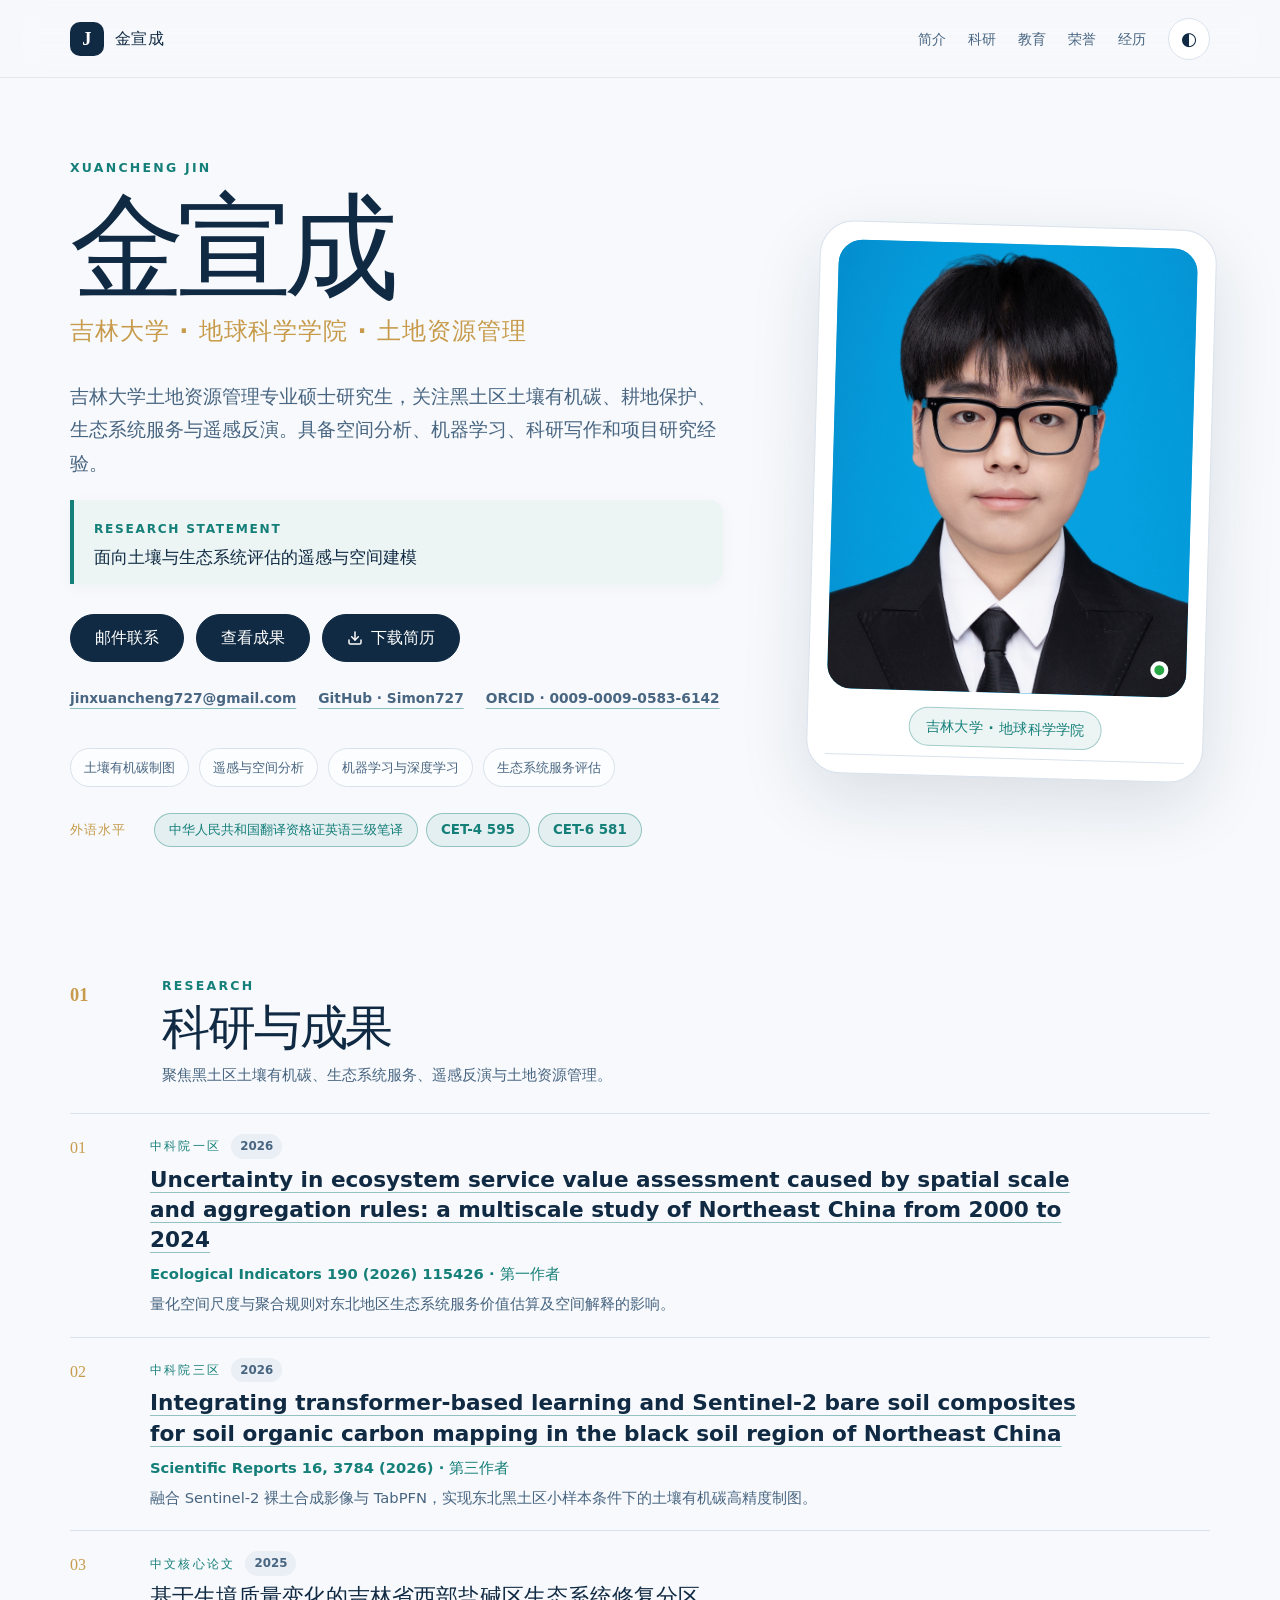
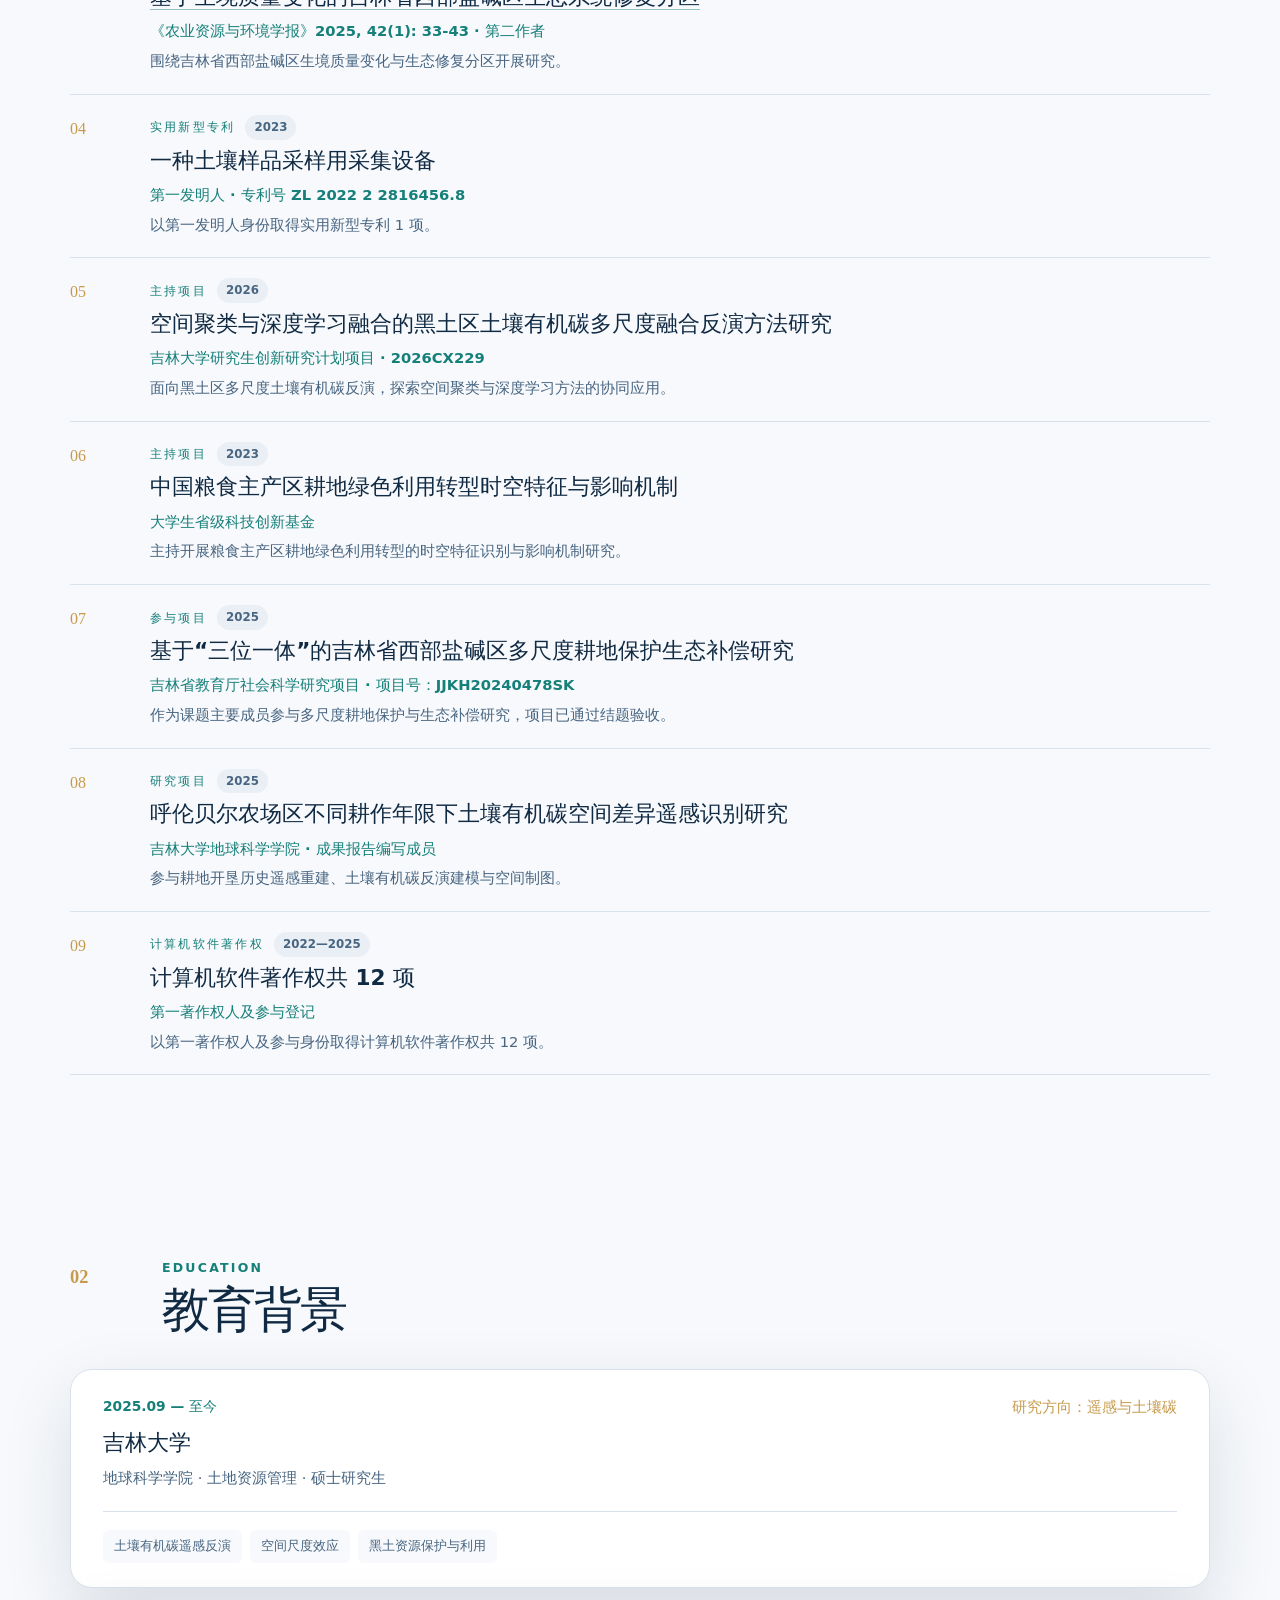
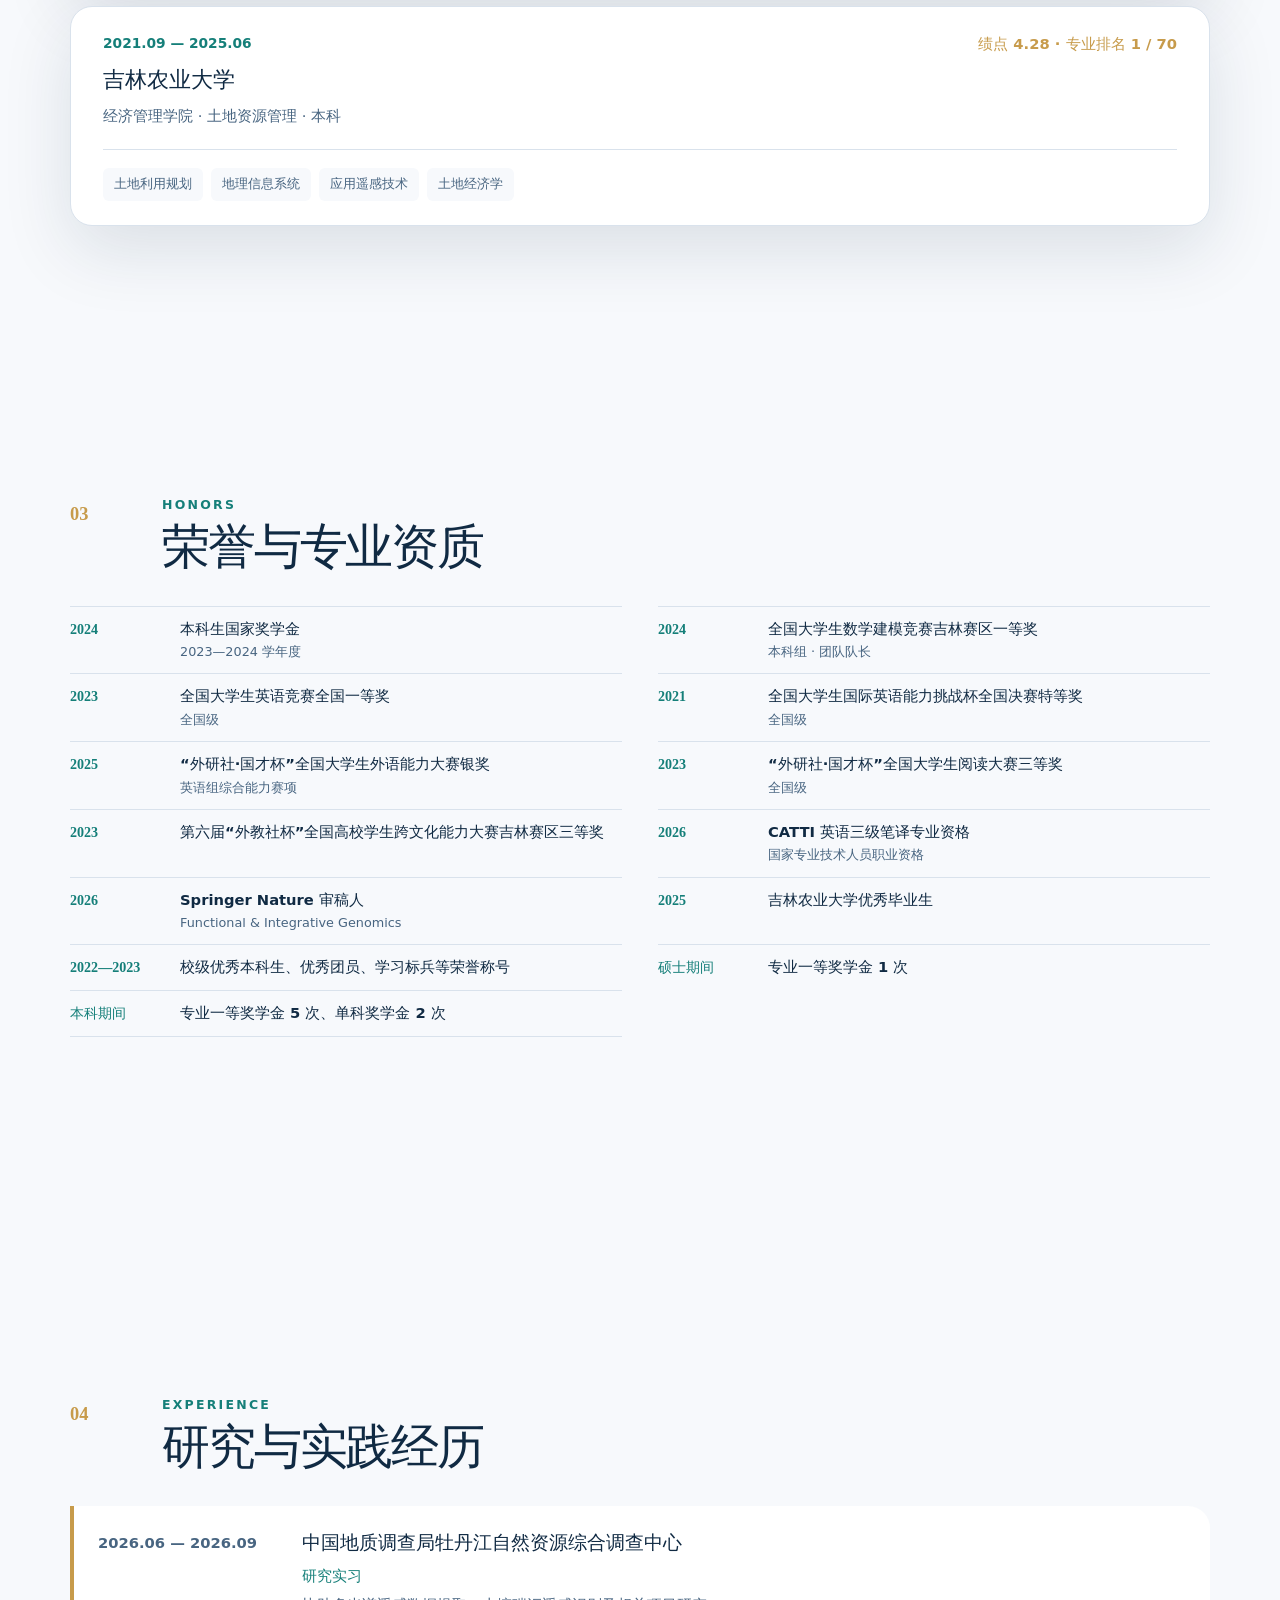
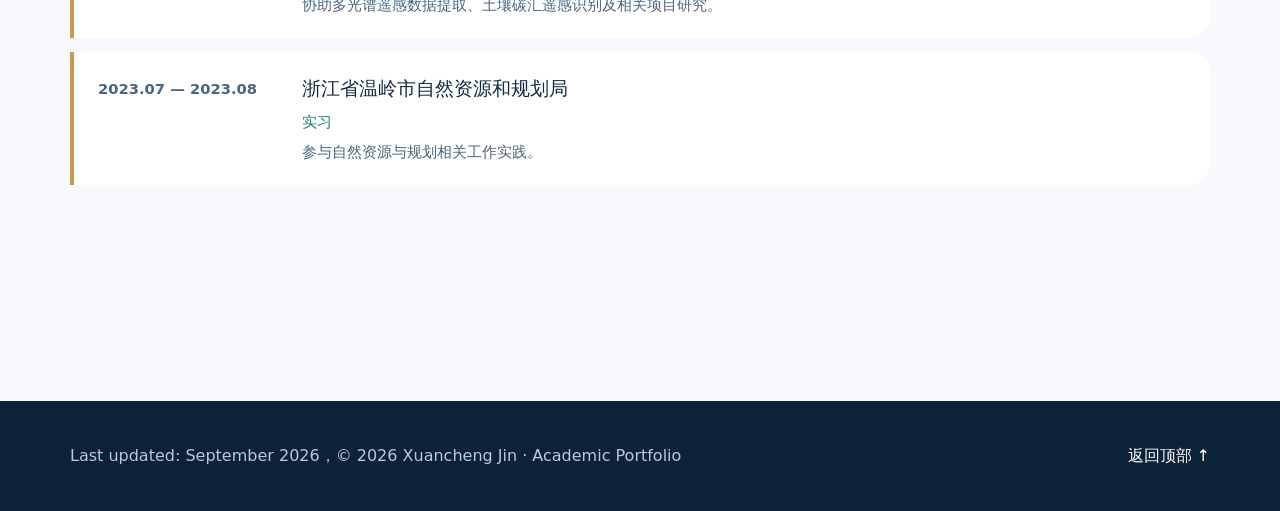
==== commit ab97b963: "Remove print resume button and remove duplicate PDF link in profile links" ====
--- a/resume/index.html
+++ b/resume/index.html
@@ -21,7 +21,6 @@
         </nav>
         <div class="header-actions">
           <button class="icon-button" id="theme-toggle" type="button" aria-label="切换深浅色模式"><span aria-hidden="true">◐</span></button>
-          <button class="print-button" id="print-button" type="button">打印简历</button>
         </div>
       </div>
     </header>
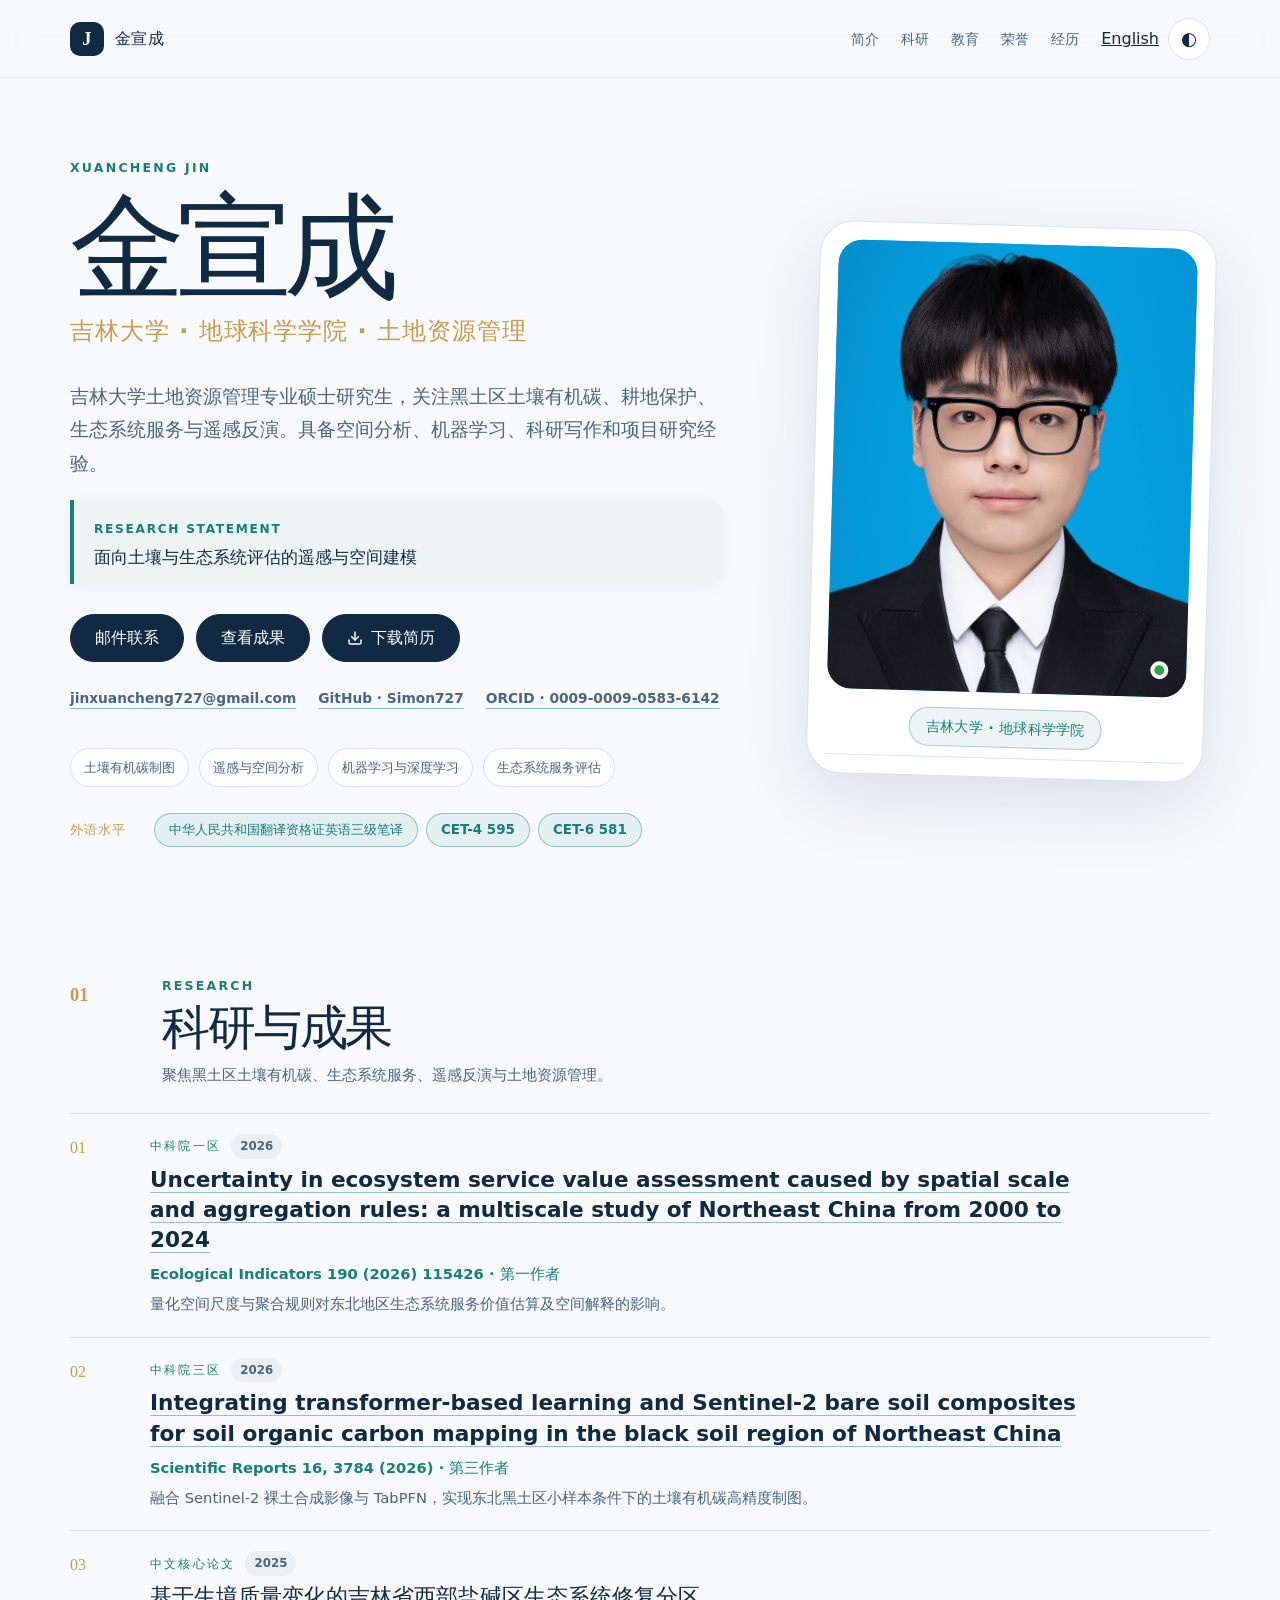
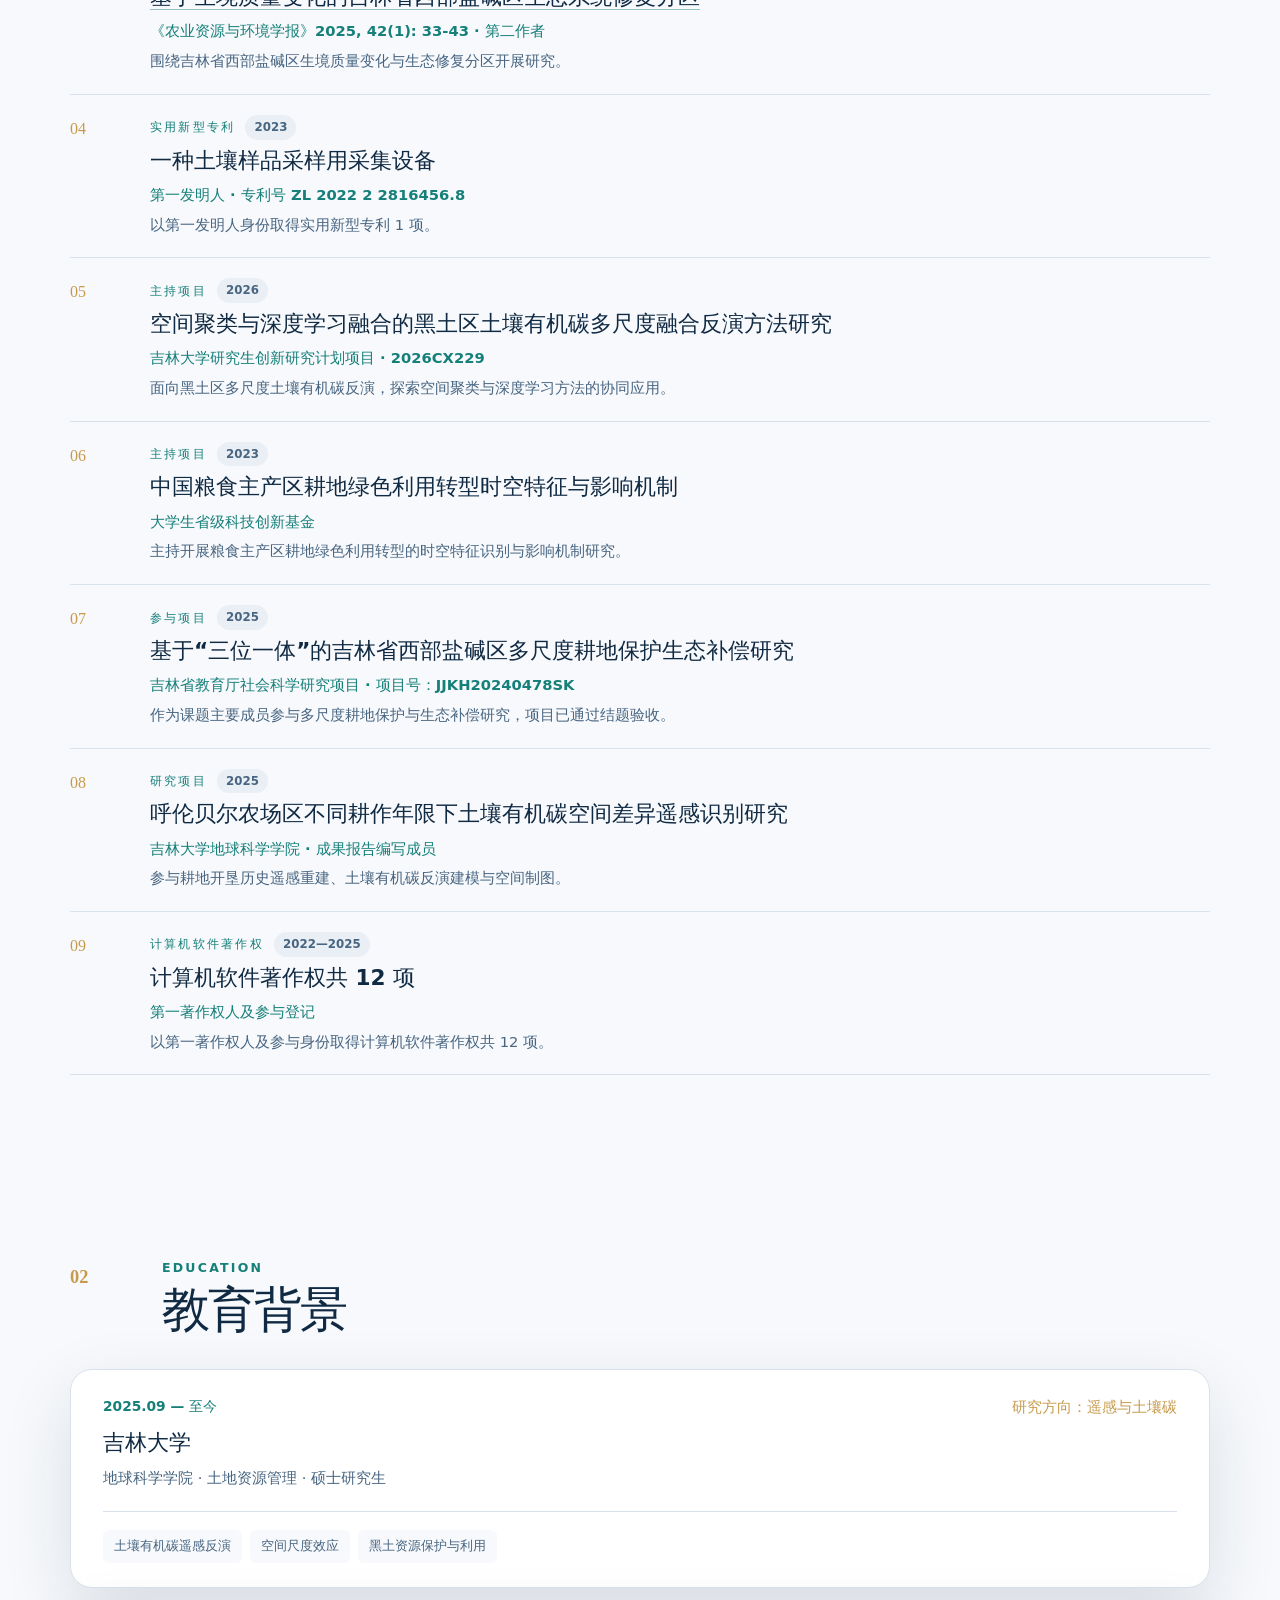
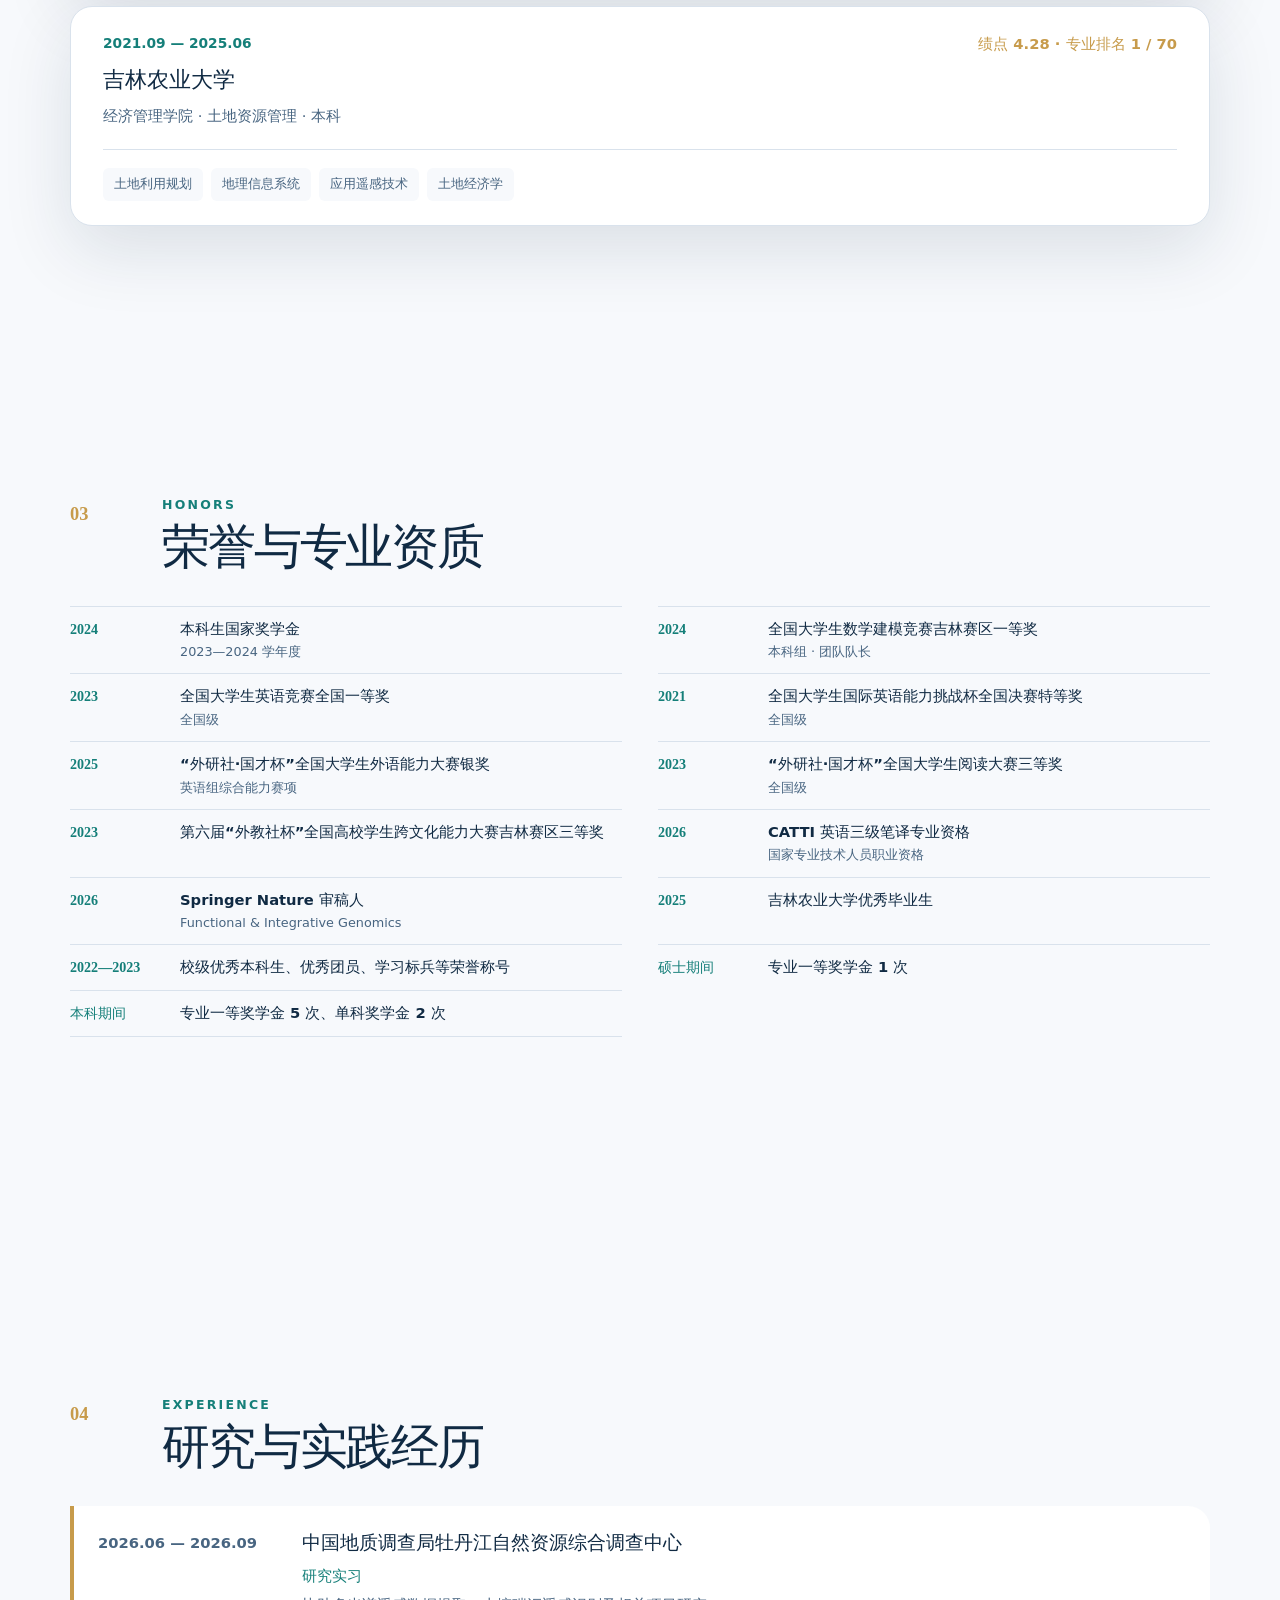
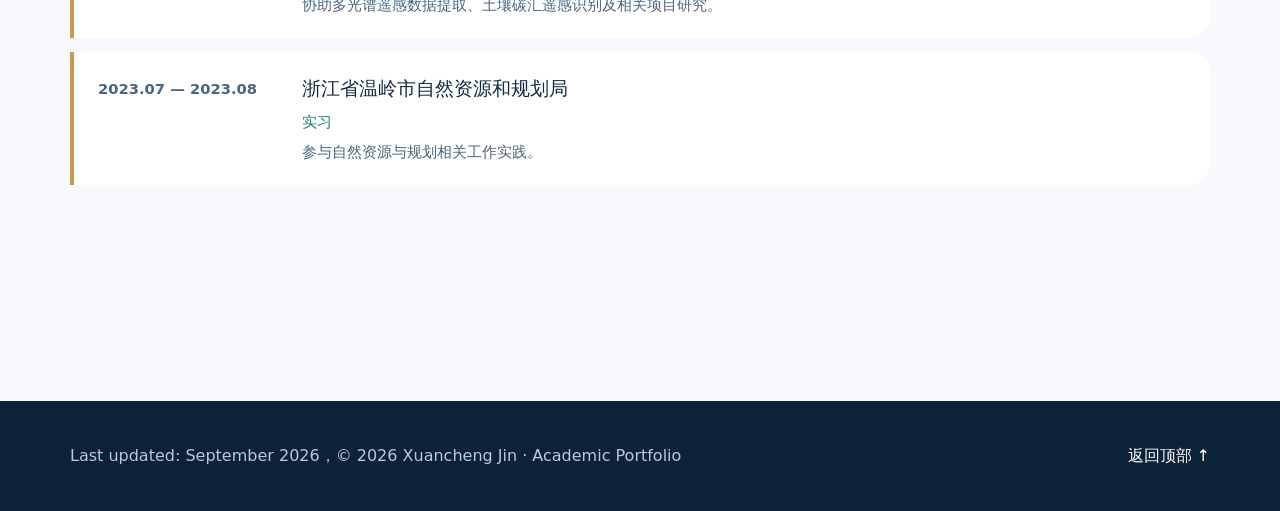
==== commit 835f8928: "Add English academic portfolio version at /resume/English and language toggle" ====
--- a/resume/index.html
+++ b/resume/index.html
@@ -20,6 +20,7 @@
           <a href="#about">简介</a><a href="#research">科研</a><a href="#education">教育</a><a href="#honors">荣誉</a><a href="#experience">经历</a>
         </nav>
         <div class="header-actions">
+          <a class="lang-switch" href="./English/" title="Switch to English version">English</a>
           <button class="icon-button" id="theme-toggle" type="button" aria-label="切换深浅色模式"><span aria-hidden="true">◐</span></button>
         </div>
       </div>
